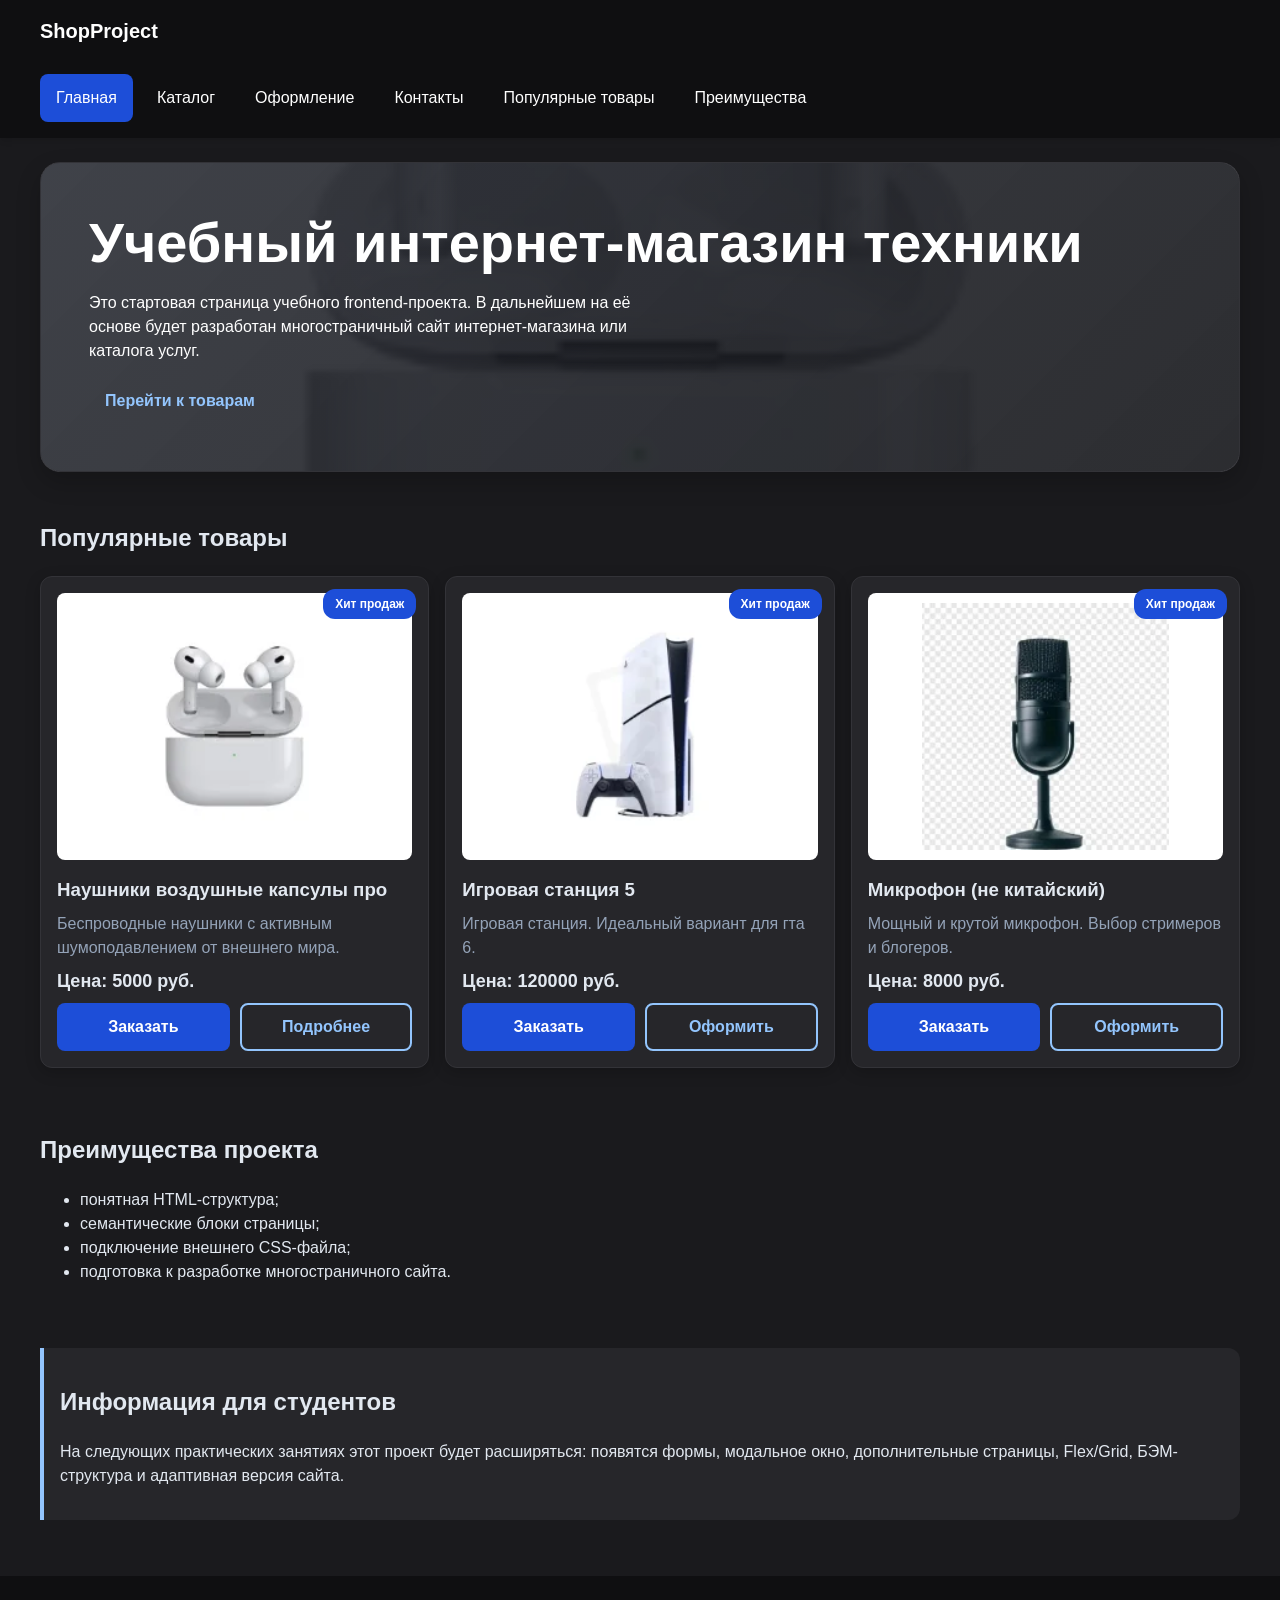
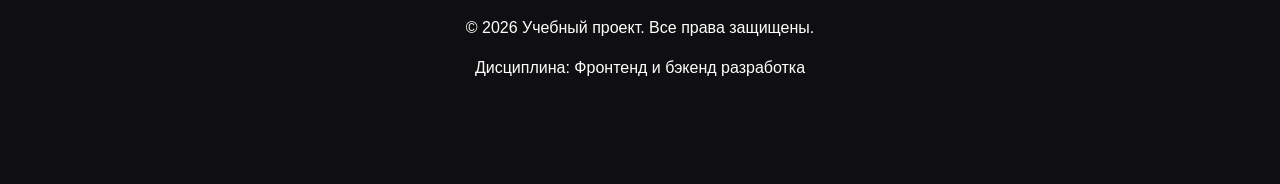
==== index.html @ 9e54ca3a "git" ====
<!DOCTYPE html>
<html lang="ru">
<head>
    <meta charset="UTF-8">
    <meta name="viewport" content="width=device-width, initial-scale=1.0">
    <title>Главная — Учебный интернет-магазин</title>
    <link rel="stylesheet" href="css/style.css">
    <link rel="stylesheet" href="css/responsive.css">
    <link rel="stylesheet" href="css/accessibility.css">
    <script src="js/main.js" defer></script>
    <meta property="og:type" content="website">
    <meta property="og:title" content="Учебный интернет-магазин">
    <meta property="og:description" content="Учебный frontend-проект интернет-магазина.">
</head>
<body id="top">
<a class="skip-link" href="#main">Перейти к основному содержимому</a>
<header class="site-header">
    <div class="site-header__inner">
        <a class="site-header__logo" href="index.html">ShopProject</a>
        <button class="button button--secondary menu-toggle" type="button" aria-expanded="false" aria-controls="site-menu" hidden>Меню</button>
        <nav id="site-menu" class="site-nav" aria-label="Основная навигация">
            <ul class="site-nav__list">
                <li class="site-nav__item"><a class="site-nav__link site-nav__link--active" href="index.html" aria-current="page">Главная</a></li>
                <li class="site-nav__item"><a class="site-nav__link" href="catalog.html">Каталог</a></li>
                <li class="site-nav__item"><a class="site-nav__link" href="order.html">Оформление</a></li>
                <li class="site-nav__item"><a class="site-nav__link" href="contacts.html">Контакты</a></li>
                <li class="site-nav__item"><a class="site-nav__link" href="index.html#popular">Популярные товары</a></li>
                <li class="site-nav__item"><a class="site-nav__link" href="index.html#advantages">Преимущества</a></li>
            </ul>
        </nav>
    </div>
</header>
<main id="main" tabindex="-1">
    <section class="hero">
        <h1 class="hero__title">Учебный интернет-магазин техники</h1>
        <p>
            Это стартовая страница учебного frontend-проекта.
            В дальнейшем на её основе будет разработан многостраничный сайт
            интернет-магазина или каталога услуг.
        </p>
        <a class="button" href="#popular">Перейти к товарам</a>
    </section>
    <section class="section" id="popular">
        <h2>Популярные товары</h2>
        <div class="products-grid">
            <article class="product-card">
                <picture>
                    <source type="image/webp" srcset="images/product-1-100.webp 100w, images/product-1.webp 200w" sizes="(min-width: 1232px) 355px, (min-width: 1024px) calc((100vw - 166px) / 3), (min-width: 640px) calc((100vw - 116px) / 2), calc(100vw - 66px)">
                    <img class="product-card__image" src="images/product-1.jpg" alt="Беспроводные наушники" srcset="images/product-1-100.jpg 100w, images/product-1.jpg 200w" sizes="(min-width: 1232px) 355px, (min-width: 1024px) calc((100vw - 166px) / 3), (min-width: 640px) calc((100vw - 116px) / 2), calc(100vw - 66px)" width="200" height="200" loading="lazy">
                </picture>
                <span class="product-card__badge">Хит продаж</span>
                <h3 class="product-card__title">Наушники воздушные капсулы про</h3>
                <p class="product-card__description">Беспроводные наушники с активным шумоподавлением от внешнего мира.</p>
                <p class="product-card__price">Цена: 5000 руб.</p>
                <div class="product-card__actions">
                    <button class="button button--primary product-card__button" aria-label="Заказать: Наушники воздушные капсулы про" aria-haspopup="dialog" aria-controls="order-dialog" type="button" data-product="Беспроводные наушники" style="margin-top: 0;">Заказать</button>
                    <a class="button button--secondary" href="product.html" aria-label="Подробнее о наушниках">Подробнее</a>
            </div>
            </article>
            <article class="product-card">
                <picture>
                    <source type="image/webp" srcset="images/product-2-100.webp 100w, images/product-2.webp 200w" sizes="(min-width: 1232px) 355px, (min-width: 1024px) calc((100vw - 166px) / 3), (min-width: 640px) calc((100vw - 116px) / 2), calc(100vw - 66px)">
                    <img class="product-card__image" src="images/product-2.jpg" alt="Игровая станция 5" srcset="images/product-2-100.jpg 100w, images/product-2.jpg 200w" sizes="(min-width: 1232px) 355px, (min-width: 1024px) calc((100vw - 166px) / 3), (min-width: 640px) calc((100vw - 116px) / 2), calc(100vw - 66px)" width="200" height="200" loading="lazy">
                </picture>
                <span class="product-card__badge">Хит продаж</span>
                <h3 class="product-card__title">Игровая станция 5</h3>
                <p class="product-card__description">Игровая станция. Идеальный вариант для гта 6.</p>
                <p class="product-card__price">Цена: 120000 руб.</p>
                <div class="product-card__actions">
                    <button class="button button--primary product-card__button" aria-label="Заказать: Игровая станция 5" aria-haspopup="dialog" aria-controls="order-dialog" type="button" data-product="Игровая станция 5" style="margin-top: 0;">Заказать</button>
                    <a class="button button--secondary" href="order.html" aria-label="Оформить заявку: Игровая станция 5">Оформить</a>
            </div>
            </article>
            <article class="product-card">

                <picture>
                    <source type="image/webp" srcset="images/product-3-100.webp 100w, images/product-3.webp 200w" sizes="(min-width: 1232px) 355px, (min-width: 1024px) calc((100vw - 166px) / 3), (min-width: 640px) calc((100vw - 116px) / 2), calc(100vw - 66px)">
                    <img
                        src="images/product-3.jpg"
                        alt="Микрофон"
                        class="product-card__image"
                 srcset="images/product-3-100.jpg 100w, images/product-3.jpg 200w" sizes="(min-width: 1232px) 355px, (min-width: 1024px) calc((100vw - 166px) / 3), (min-width: 640px) calc((100vw - 116px) / 2), calc(100vw - 66px)" width="200" height="200" loading="lazy">
                </picture>

                <span class="product-card__badge">Хит продаж</span>
                <h3 class="product-card__title">Микрофон (не китайский) </h3>
                <p class="product-card__description">Мощный и крутой микрофон. Выбор стримеров и блогеров.</p>
                <p class="product-card__price">Цена: 8000 руб.</p>
                <div class="product-card__actions">
                    <button class="button button--primary product-card__button" aria-label="Заказать: Микрофон (не китайский)" aria-haspopup="dialog" aria-controls="order-dialog" type="button" data-product="Микрофон" style="margin-top: 0;">Заказать</button>
                    <a class="button button--secondary" href="order.html" aria-label="Оформить заявку: Микрофон (не китайский)">Оформить</a>
            </div>
            </article>
        </div>
    </section>
    <section class="section" id="advantages">
        <h2>Преимущества проекта</h2>
        <ul class="advantages-list">
            <li>понятная HTML-структура;</li>
            <li>семантические блоки страницы;</li>
            <li>подключение внешнего CSS-файла;</li>
            <li>подготовка к разработке многостраничного сайта.</li>
        </ul>
    </section>
    <aside class="aside-info">
        <h2>Информация для студентов</h2>
        <p>
            На следующих практических занятиях этот проект будет расширяться:
            появятся формы, модальное окно, дополнительные страницы, Flex/Grid,
            БЭМ-структура и адаптивная версия сайта.
        </p>
    </aside>
</main>
<footer id="contacts">
    <p>&copy; 2026 Учебный проект. Все права защищены.</p>
    <p>Дисциплина: Фронтенд и бэкенд разработка</p>
</footer>
<dialog class="order-dialog" id="order-dialog" aria-labelledby="order-dialog-title">
    <h2 class="order-dialog__title" id="order-dialog-title">Оформление заявки</h2>
    <form class="order-form" id="order-form" action="#" method="post">
        <p class="form-note">Обязательные поля: имя, e-mail, телефон, тема заявки и согласие на обработку данных.</p>
        <p class="form-errors" role="alert" hidden></p>
        <input id="selected-product" name="selected-product" type="hidden">
        <div class="order-form__field">
            <label class="order-form__label" for="order-name">Имя</label>
            <input
                    class="order-form__input"
                    id="order-name"
                    name="name"
                    type="text"
                    placeholder="Введите ваше имя"
                    minlength="2"
                    autocomplete="given-name"
                    required
            >
        </div>
        <div class="order-form__field">
            <label class="order-form__label" for="order-email">E-mail</label>
            <input
                    class="order-form__input"
                    id="order-email"
                    name="email"
                    type="email"
                    placeholder="example@mail.ru"
                    autocomplete="email"
                    required
            >
        </div>
        <div class="order-form__field">
            <label class="order-form__label" for="order-phone">Телефон</label>
            <input
                    class="order-form__input"
                    id="order-phone"
                    name="phone"
                    type="tel"
                    inputmode="tel"
                    placeholder="+7 (900) 000-00-00"
                    pattern="[+]7 [(][0-9]{3}[)] [0-9]{3}&#45;[0-9]{2}&#45;[0-9]{2}"
                    required
             aria-describedby="order-phone-hint">
            <small id="order-phone-hint">Формат: +7 (900) 000-00-00</small>
        </div>
        <div class="order-form__field">
            <label class="order-form__label" for="order-date">Дата связи</label>
            <input
                    class="order-form__input"
                    id="order-date"
                    name="date"
                    type="date"
            >
        </div>
        <div class="order-form__field">
            <label class="order-form__label" for="order-topic">Тема заявки</label>
            <select class="order-form__select" id="order-topic" name="topic" required>
                <option value="">Выберите тему</option>
                <option value="product">Заказ товара</option>
                <option value="consultation">Консультация</option>
                <option value="delivery">Доставка</option>
            </select>
        </div>
        <div class="order-form__field">
            <label class="order-form__label" for="order-comment">Комментарий</label>
            <textarea
                    class="order-form__textarea"
                    id="order-comment"
                    name="comment"
                    rows="4"
                    placeholder="Укажите дополнительную информацию"
            ></textarea>
        </div>
        <div class="order-form__field order-form__field--checkbox">
            <label class="order-form__label">
                <input
                        class="order-form__input"
                        id="order-agreement"
                        name="agreement"
                        type="checkbox"
                        required
                >
                Я согласен на обработку данных
            </label>
        </div>
        <div class="order-form__actions">
            <button class="button button--secondary" type="button" id="close-order-dialog">
                Закрыть
            </button>
            <button class="button button--primary" type="submit">
                Отправить заявку
            </button>
        </div>
    </form>
</dialog>
<p class="success-message" id="success-message" role="status" aria-live="polite" aria-atomic="true"></p>
</body>
</html>
---- css/style.css ----
/* ===============================
   1. Переменные проекта
   =============================== */

:root {
    /* Основные цвета проекта */
    --color-bg: #1a1a1d; /* Темно-серый фон сайта */
    --color-surface: #26262a; /* Цвет карточек (чуть светлее фона) */
    --color-surface-accent: #0f0f11; /* Почти черная шапка и футер */
    --color-text: #e2e8f0; /* Светло-серый, почти белый текст для хорошей читаемости */
    --color-muted: #94a3b8; /* Приглушенный серый для второстепенного текста */
    --color-primary: #3b82f6; /* Яркий синий акцент для кнопок и ссылок */
    --color-primary-dark: #2563eb;
    --color-border: #333338; /* Темные границы */
    --color-danger: #ef4444;
    --color-success: #10b981;
    --color-success-bg: rgba(16, 185, 129, 0.1); /* Полупрозрачный фон для успешных сообщений */
    --color-white: #ffffff;
    /* Отступы */
    --space-xs: 4px;
    --space-sm: 8px;
    --space-md: 16px;
    --space-lg: 24px;
    --space-xl: 32px;
    /* Скругления */
    --radius-sm: 8px;
    --radius-md: 12px;
    --radius-lg: 20px;
    /* Размеры */
    --container-width: 1200px;
}

/* ===============================
   2. Базовые стили
   =============================== */

* {
    box-sizing: border-box;
}

body {
    position: relative;
    min-height: 100vh;
    margin: 0;
    font-family: Arial, sans-serif;
    line-height: 1.5;
    color: var(--color-text);
    background-color: var(--color-bg);
}

html {
    scroll-behavior: smooth;
    scroll-padding-top: 200px; /* Отступ для якорных ссылок при липкой шапке */
}

:target {
    outline: 2px dashed var(--color-primary);
    outline-offset: 4px;
}

/* ===============================
   3. Шапка, Навигация и Подвал
   =============================== */

header,
main,
footer {
    padding: var(--space-lg);
}

.site-header {
    background-color: var(--color-surface-accent);
    position: sticky;
    top: 0;
    z-index: 100;
    box-shadow: 0 4px 6px -1px rgba(0, 0, 0, 0.1);
}
.site-header__inner {
    max-width: var(--container-width);
    margin: 0 auto;
    padding: var(--space-md) var(--space-lg);
}
.site-header__logo {
    font-weight: 700;
    font-size: 20px;
    color: var(--color-white);
    text-decoration: none;
}

.site-nav__list {
    display: flex;
    flex-wrap: wrap;
    justify-content: center;
    align-items: center;
    gap: var(--space-md);
    padding: 0;
    margin: var(--space-sm) 0 0;
    list-style: none;
}
.site-nav__link {
    display: inline-block;
    padding: var(--space-sm) var(--space-md);
    color: var(--color-white);
    text-decoration: none;
    border-radius: var(--radius-sm);
    transition: background-color 0.2s ease;
}
.site-nav__link:hover,
.site-nav__link--active {
    color: var(--color-white);
    background-color: var(--color-primary);
}
.site-nav__link:focus-visible {
    outline: 2px solid var(--color-white);
    outline-offset: 3px;
}

footer {
    background-color: var(--color-surface-accent);
    z-index: 100;
    padding: var(--space-lg);
    color: var(--color-white);
    text-align: center;
    bottom: 0;
    left: 0;
    width: 100%;
    position: static;
}

/* ===============================
   4. Общие элементы (Кнопки, Ссылки)
   =============================== */

a {
    color: var(--color-primary);
}
a:hover {
    color: var(--color-primary-dark);
}
a:focus-visible {
    outline: 2px solid var(--color-primary);
    outline-offset: 3px;
}

.button {
    display: inline-block;
    padding: 10px var(--space-md);
    border: none;
    border-radius: var(--radius-sm);
    font: inherit;
    font-weight: 600;
    text-decoration: none;
    text-align: center;
    cursor: pointer;
    transition: background-color 0.2s ease, color 0.2s ease;
}
.button--primary {
    color: var(--color-white);
    background-color: var(--color-primary);
}
.button--primary:hover {
    background-color: var(--color-primary-dark);
}
.button--secondary {
    color: var(--color-primary);
    background-color: transparent;
    border: 2px solid var(--color-primary);
}
.button--secondary:hover {
    color: var(--color-white);
    background-color: var(--color-primary);
}
.button:focus-visible {
    outline: 2px solid var(--color-primary);
    outline-offset: 3px;
}
.button:disabled,
.button--disabled {
    opacity: 0.6;
    cursor: not-allowed;
}
.button-up {
    position: fixed;
    bottom: 30px;
    right: 30px;
    background-color: var(--color-primary);
    color: var(--color-white);
    padding: 12px 20px;
    border-radius: var(--radius-lg);
    text-decoration: none;
    font-weight: bold;
    box-shadow: 0 4px 10px rgba(0,0,0,0.2);
    z-index: 999;
    transition: background-color 0.2s ease, transform 0.2s ease;
}
.button-up:hover {
    background-color: var(--color-primary-dark);
    color: var(--color-white);
    transform: translateY(-2px);
}

/* ===============================
   5. Карточки, Сетки и Раскладка
   =============================== */
.hero {
    max-width: var(--container-width);
    margin: 0 auto var(--space-xl);
    padding: var(--space-xl) var(--space-lg);

    /* Добавляем высоту и центрируем текст */
    min-height: 400px; /* Меняй это значение, чтобы сделать блок выше или ниже */
    display: flex;
    flex-direction: column;
    justify-content: center;

    color: var(--color-white);
    border-radius: var(--radius-lg);
    box-shadow: 0 10px 25px rgba(0,0,0,0.2);
    border: 1px solid var(--color-border);

    /* Фон с затемнением */
    background:
            linear-gradient(135deg, rgba(30, 33, 41, 0.85) 0%, rgba(21, 22, 26, 0.9) 100%),
            url('../images/product-1.jpg') center/cover no-repeat;
}

.section {
    max-width: var(--container-width);
    margin: 0 auto var(--space-xl);
}
.section h2 {
    margin-top: 0;
}

/* Каталог */
.catalog-layout {
    max-width: var(--container-width);
    margin: 0 auto var(--space-xl);
    display: grid;
    grid-template-columns: 260px 1fr;
    grid-template-areas: "filters products";
    gap: var(--space-lg);
}
.catalog-filters {
    grid-area: filters;
    padding: var(--space-md);
    border: 1px solid var(--color-border);
    border-radius: var(--radius-md);
    background-color: var(--color-surface);
    position: sticky;
    top: 120px; /* Липкий фильтр */
}
.catalog-products {
    grid-area: products;
}

/* Сетка карточек товаров */
.products-grid {
    display: grid;
    grid-template-columns: repeat(3, 1fr);
    gap: var(--space-lg);
}



/* Оформление карточки товара */
.product-card {
    position: relative;
    display: flex;
    flex-direction: column;
    gap: var(--space-sm);
    padding: var(--space-md);
    background-color: var(--color-surface);
    border-radius: var(--radius-md);
    box-shadow: 0 4px 15px rgba(0, 0, 0, 0.2); /* Более глубокая тень для темной темы */
    transition: transform 0.2s ease, box-shadow 0.2s ease;
    overflow: hidden;
    border: 1px solid var(--color-border); /* Тонкая граница для отделения от фона */
}
.product-card:hover {
    transform: translateY(-4px);
    box-shadow: 0 10px 25px rgba(0, 0, 0, 0.4); /* Усиленная тень при наведении */
}
.product-card__image {
    width: 100%;
    height: 200px;
    object-fit: contain; /* Картинка теперь будет помещаться целиком, без обрезки */
    background-color: #ffffff; /* Делаем аккуратный белый фон под фото */
    padding: 10px; /* Добавляем небольшие поля, чтобы фото "дышало" */
    border-radius: var(--radius-sm);
    margin-bottom: var(--space-sm);
}
.product-card__title {
    margin: 0;
    color: var(--color-text);
}
.product-card__description {
    margin: 0;
    color: var(--color-muted);
}
.product-card__price {
    margin: 0;
    font-size: 18px;
    font-weight: 700;
}
.product-card--discount .product-card__price {
    color: var(--color-danger);
}

/* Бейджи */
.product-card__badge {
    position: absolute;
    top: 12px;
    right: 12px;
    padding: 6px 12px;
    color: var(--color-white);
    background-color: var(--color-primary);
    border-radius: var(--radius-md);
    font-size: 12px;
    font-weight: bold;
    z-index: 10;
}
.product-card--discount .product-card__badge {
    background-color: var(--color-danger);
}

/* Сетка для детальной страницы товара */
.product-layout {
    display: grid;
    grid-template-columns: 1fr 1fr;
    gap: var(--space-xl);
    align-items: start;
}


.review-card {
    background-color: var(--color-surface);
    padding: var(--space-md);
    border-radius: var(--radius-md);
    margin-bottom: var(--space-md);
    border-left: 4px solid var(--color-success);
    box-shadow: 0 2px 4px rgba(0,0,0,0.02);
}

.aside-info {
    max-width: var(--container-width);
    margin: 0 auto var(--space-xl);
    padding: var(--space-md);
    border-left: 4px solid var(--color-primary);
    background-color: var(--color-surface);
    border-radius: 0 var(--radius-md) var(--radius-md) 0;
}

.breadcrumbs {
    max-width: var(--container-width);
    margin: 0 auto var(--space-md);
    font-size: 14px;
    color: var(--color-muted);
}
.breadcrumbs__link { color: var(--color-primary); text-decoration: none; }
.breadcrumbs__link:hover { text-decoration: underline; }
.breadcrumbs__current::before { content: " / "; color: var(--color-muted); }
.breadcrumbs span::before { content: " / "; color: var(--color-muted); }

/* ===============================
   6. Таблицы и Формы
   =============================== */

.product-table {
    width: 100%;
    border-collapse: collapse;
    margin: var(--space-md) 0;
    background-color: var(--color-surface);
}
.product-table caption {
    font-weight: 700;
    margin-bottom: var(--space-sm);
    text-align: left;
    font-size: 18px;
}
.product-table th,
.product-table td {
    padding: 12px;
    border: 1px solid var(--color-border);
    text-align: left;
}
.product-table th {
    background-color: var(--color-bg);
    color: var(--color-muted);
}

.order-dialog {
    width: min(100% - 32px, 560px);
    padding: var(--space-lg);
    border-radius: var(--radius-lg);
    box-shadow: 0 20px 25px -5px rgba(0, 0, 0, 0.5), 0 10px 10px -5px rgba(0, 0, 0, 0.3);
    /* ВОТ ЭТИ ТРИ СТРОЧКИ КРАСЯТ ФОРМУ В ТЕМНЫЙ: */
    border: 1px solid var(--color-border);
    background-color: var(--color-surface);
    color: var(--color-text);
}
.order-dialog::backdrop {
    background-color: rgba(15, 23, 42, 0.8); /* Темный фон позади модалки */
}
.order-dialog__title { margin-top: 0; }

.order-form__field { margin-bottom: var(--space-md); }
.order-form__label {
    display: block;
    margin-bottom: var(--space-xs);
    font-weight: 600;
}
.order-form__input,
.order-form__select,
.order-form__textarea {
    width: 100%;
    padding: 12px;
    border: 1px solid var(--color-border);
    border-radius: var(--radius-sm);
    font: inherit;
    background-color: var(--color-bg);
    /* ВОТ ЭТА СТРОЧКА ДЕЛАЕТ ТЕКСТ В ПОЛЯХ СВЕТЛЫМ: */
    color: var(--color-text);
    transition: border-color 0.2s ease;
}
.order-form__input:hover,
.order-form__select:hover,
.order-form__textarea:hover {
    border-color: var(--color-primary);
}
.order-form__input:focus-visible,
.order-form__select:focus-visible,
.order-form__textarea:focus-visible {
    outline: 2px solid var(--color-primary);
    outline-offset: -1px;
    border-color: var(--color-primary);
}
.order-form__field--checkbox input[type="checkbox"] { width: auto; }
.order-form__field small {
    display: block;
    margin-top: var(--space-xs);
    color: var(--color-muted);
}
.order-form__actions {
    display: flex;
    gap: var(--space-md);
    margin-top: var(--space-lg);
}

[aria-invalid="true"] { border-color: var(--color-danger); }

.form-actions {
    display: flex;
    gap: 12px;
    margin-top: 20px;
}

.success-message {
    max-width: var(--container-width);
    margin: var(--space-lg) auto;
    padding: var(--space-md);
    border-left: 4px solid var(--color-success);
    background-color: var(--color-success-bg);
    border-radius: 0 var(--radius-md) var(--radius-md) 0;
}

.filters-form { display: grid; gap: var(--space-md); }
.filters-form fieldset {
    margin: 0;
    padding: var(--space-md);
    border: 1px solid var(--color-border);
    border-radius: var(--radius-sm);
}
.filters-form legend { font-weight: 700; }
.filters-form label { display: block; margin-bottom: var(--space-sm); }
.filters-form input[type="number"] {
    width: 100%;
    padding: 8px 10px;
    border: 1px solid var(--color-border);
    border-radius: var(--radius-sm);
    font: inherit;
}
---- css/responsive.css ----
*, *::before, *::after { box-sizing: border-box; }
html { scroll-behavior: smooth; scroll-padding-top: 24px; }
body { display: flex; flex-direction: column; min-height: 100vh; }
main { flex: 1; width: min(100% - 32px, 1200px); margin-inline: auto; padding: 24px 0; }
footer { position: static; padding: 24px 16px 88px; }
img, video { max-width: 100%; height: auto; }
h1 { font-size: clamp(26px, 4vw, 36px); overflow-wrap: anywhere; }
.section { width: 100%; padding-block: 16px; }
.site-header { position: static; z-index: 100; padding: 16px; }
.site-header__inner { padding: 0; }
.site-nav__list { flex-direction: column; align-items: stretch; gap: 8px; margin-top: 16px; }
.site-nav__link { display: block; padding: 12px 16px; }
.hero { display: flex; flex-direction: column; align-items: flex-start; gap: 16px; min-height: 0; padding: clamp(20px, 4vw, 48px); }
.hero__title { font-size: clamp(28px, 5vw, 56px); line-height: 1.15; margin: 0; }
.hero p { max-width: 65ch; margin: 0; }
.products-grid { display: grid; grid-template-columns: minmax(0, 1fr); gap: 16px; }
.product-card, .catalog-products, .product-layout > *, .order-form__field { min-width: 0; }
.product-card__title, .product-card__description { overflow-wrap: anywhere; }
.product-card__image { display: block; width: 100%; height: auto; aspect-ratio: 4 / 3; object-fit: contain; }
.product-card__actions, .product-actions { display: flex; flex-wrap: wrap; gap: 10px; margin-top: auto; }
.product-card__actions > *, .product-actions > * { flex: 1 1 120px; }
.product-actions { margin-top: 24px; }
.catalog-layout { grid-template-columns: minmax(0, 1fr); grid-template-areas: "filters" "products"; gap: 24px; }
.catalog-filters { position: static; min-width: 0; }
.filters-form fieldset { min-width: 0; }
.product-layout { grid-template-columns: minmax(0, 1fr); gap: 24px; }
.table-wrapper { width: 100%; overflow-x: auto; }
.product-table { width: 100%; min-width: 640px; }
.order-form { display: grid; grid-template-columns: minmax(0, 1fr); gap: 16px; }
.order-form__field { margin: 0; }
.order-form__input, .order-form__select, .order-form__textarea { min-width: 0; max-width: 100%; min-height: 44px; font-size: 16px; }
.order-form__textarea { resize: vertical; }
.order-form__input[type="checkbox"] { width: auto; min-height: auto; }
.order-form__actions { flex-direction: column; margin-top: 8px; }
.order-dialog { width: min(100% - 32px, 560px); max-height: calc(100vh - 32px); max-height: calc(100dvh - 32px); overflow: auto; padding: 20px; }
.button { min-height: 44px; overflow-wrap: anywhere; }
.button-up { right: 16px; bottom: 16px; z-index: 90; }
.success-message { width: min(100% - 32px, 1200px); }
@media (min-width: 640px) {
    .products-grid { grid-template-columns: repeat(2, minmax(0, 1fr)); }
    .order-form__actions { flex-direction: row; flex-wrap: wrap; }
}
@media (min-width: 768px) {
    .site-nav__list { flex-direction: row; flex-wrap: wrap; align-items: center; justify-content: flex-start; }
    .order-form--page { grid-template-columns: repeat(2, minmax(0, 1fr)); }
    .order-form--page .order-form__field:has(textarea),
    .order-form--page .order-form__field--checkbox,
    .order-form--page .order-form__actions { grid-column: 1 / -1; }
}
@media (min-width: 1024px) {
    .products-grid { grid-template-columns: repeat(3, minmax(0, 1fr)); }
    .catalog-layout { grid-template-columns: 280px minmax(0, 1fr); grid-template-areas: "filters products"; align-items: start; }
    .catalog-filters { position: sticky; top: 24px; }
    .catalog-products .products-grid { grid-template-columns: repeat(2, minmax(0, 1fr)); }
    .product-layout { grid-template-columns: repeat(2, minmax(0, 1fr)); }
}
@media (min-width: 1280px) {
    .products-grid { grid-template-columns: repeat(4, minmax(0, 1fr)); }
    .catalog-products .products-grid { grid-template-columns: repeat(3, minmax(0, 1fr)); }
}
@media (min-width: 1024px) {
    #popular .products-grid {
        grid-template-columns: repeat(3, minmax(0, 1fr));
    }
}
[hidden] { display: none !important; }
.site-header__inner { display: flex; flex-wrap: wrap; align-items: center; gap: 12px; }
.menu-toggle { margin-left: auto; }
.site-nav { width: 100%; }
.filter-disclosure summary { padding: 8px 0; min-height: 44px; cursor: pointer; font-weight: 700; font-size: 20px; }
.filter-disclosure[open] summary { margin-bottom: 16px; }
.filter-disclosure .filters-form { margin-top: 8px; }
.mobile-specs dl { display: grid; gap: 12px; margin: 0; }
.mobile-specs dl > div { padding: 16px; border: 1px solid var(--color-border); border-radius: 12px; background: var(--color-surface); }
.mobile-specs dt { color: var(--color-muted); font-weight: 700; }
.mobile-specs dd { margin: 6px 0 0; overflow-wrap: anywhere; }
.mobile-specs h2 { font-size: 22px; }
.desktop-specs { display: none; }
.feedback-form { max-width: 760px; }
@media (min-width: 768px) {
    .menu-toggle { display: none; }
    .mobile-specs { display: none; }
    .desktop-specs { display: block; }
}
---- css/accessibility.css ----
/* Практика №13: доступность без изменения адаптивной раскладки. */
:root {
    --color-primary: #93c5fd;
    --color-primary-dark: #bfdbfe;
    --color-action-bg: #1d4ed8;
    --color-action-hover: #1e40af;
    --color-danger: #fca5a5;
    --color-focus: #facc15;
}
:focus-visible,
a:focus-visible,
.button:focus-visible,
.site-nav__link:focus-visible,
.order-form__input:focus-visible,
.order-form__select:focus-visible,
.order-form__textarea:focus-visible {
    outline: 3px solid var(--color-focus);
    outline-offset: 3px;
}
.skip-link {
    position: fixed;
    left: 16px;
    top: 16px;
    transform: translateY(calc(-100% - 24px));
    z-index: 1000;
    max-width: calc(100% - 32px);
    padding: 12px 16px;
    border-radius: 8px;
    background: #111111;
    color: #ffffff;
}
.skip-link:focus { transform: translateY(0); color: #ffffff; }
.button--primary, .button-up, .product-card__badge,
.site-nav__link--active, .site-nav__link:hover {
    background-color: var(--color-action-bg);
    color: #ffffff;
}
.button--primary:hover, .button-up:hover {
    background-color: var(--color-action-hover);
    color: #ffffff;
}
.button--secondary:hover { background: var(--color-primary); color: #0f0f11; }
.product-card--discount .product-card__badge { background: #991b1b; color: #ffffff; }
a:not(.button):not(.site-nav__link):not(.site-header__logo):not(.button-up) {
    text-underline-offset: 3px;
}
.breadcrumbs__link { text-decoration: underline; }
.form-note, .form-errors { grid-column: 1 / -1; margin: 0; }
.form-error, .form-errors { color: var(--color-danger); }
.form-error { margin: 6px 0 0; font-size: 14px; }
[aria-invalid="true"] { border: 2px solid var(--color-danger); }
.order-form__input::placeholder,
.order-form__textarea::placeholder { color: #94a3b8; opacity: 1; }
.filters-form input[type="number"] { background: var(--color-bg); color: var(--color-text); }
.filters-form input::placeholder { color: #94a3b8; opacity: 1; }
.order-form input[type="checkbox"], .filters-form input[type="checkbox"] {
    accent-color: var(--color-action-bg);
    width: 20px;
    height: 20px;
    vertical-align: middle;
}
.order-form__field--checkbox label, .filters-form label:has(input[type="checkbox"]) {
    min-height: 44px;
    display: flex;
    align-items: center;
    gap: 10px;
}
.order-form__field--checkbox input, .filters-form input[type="checkbox"] { flex-shrink: 0; }
.success-message:empty { display: none; }
@media (prefers-reduced-motion: reduce) {
    html { scroll-behavior: auto; }
    *, *::before, *::after { transition: none !important; animation: none !important; }
    .product-card:hover, .button-up:hover { transform: none; }
}
/* Keep short action labels intact instead of breaking words. */
.product-card__actions > * { flex: 1 0 130px; max-width: 100%; overflow-wrap: normal; }
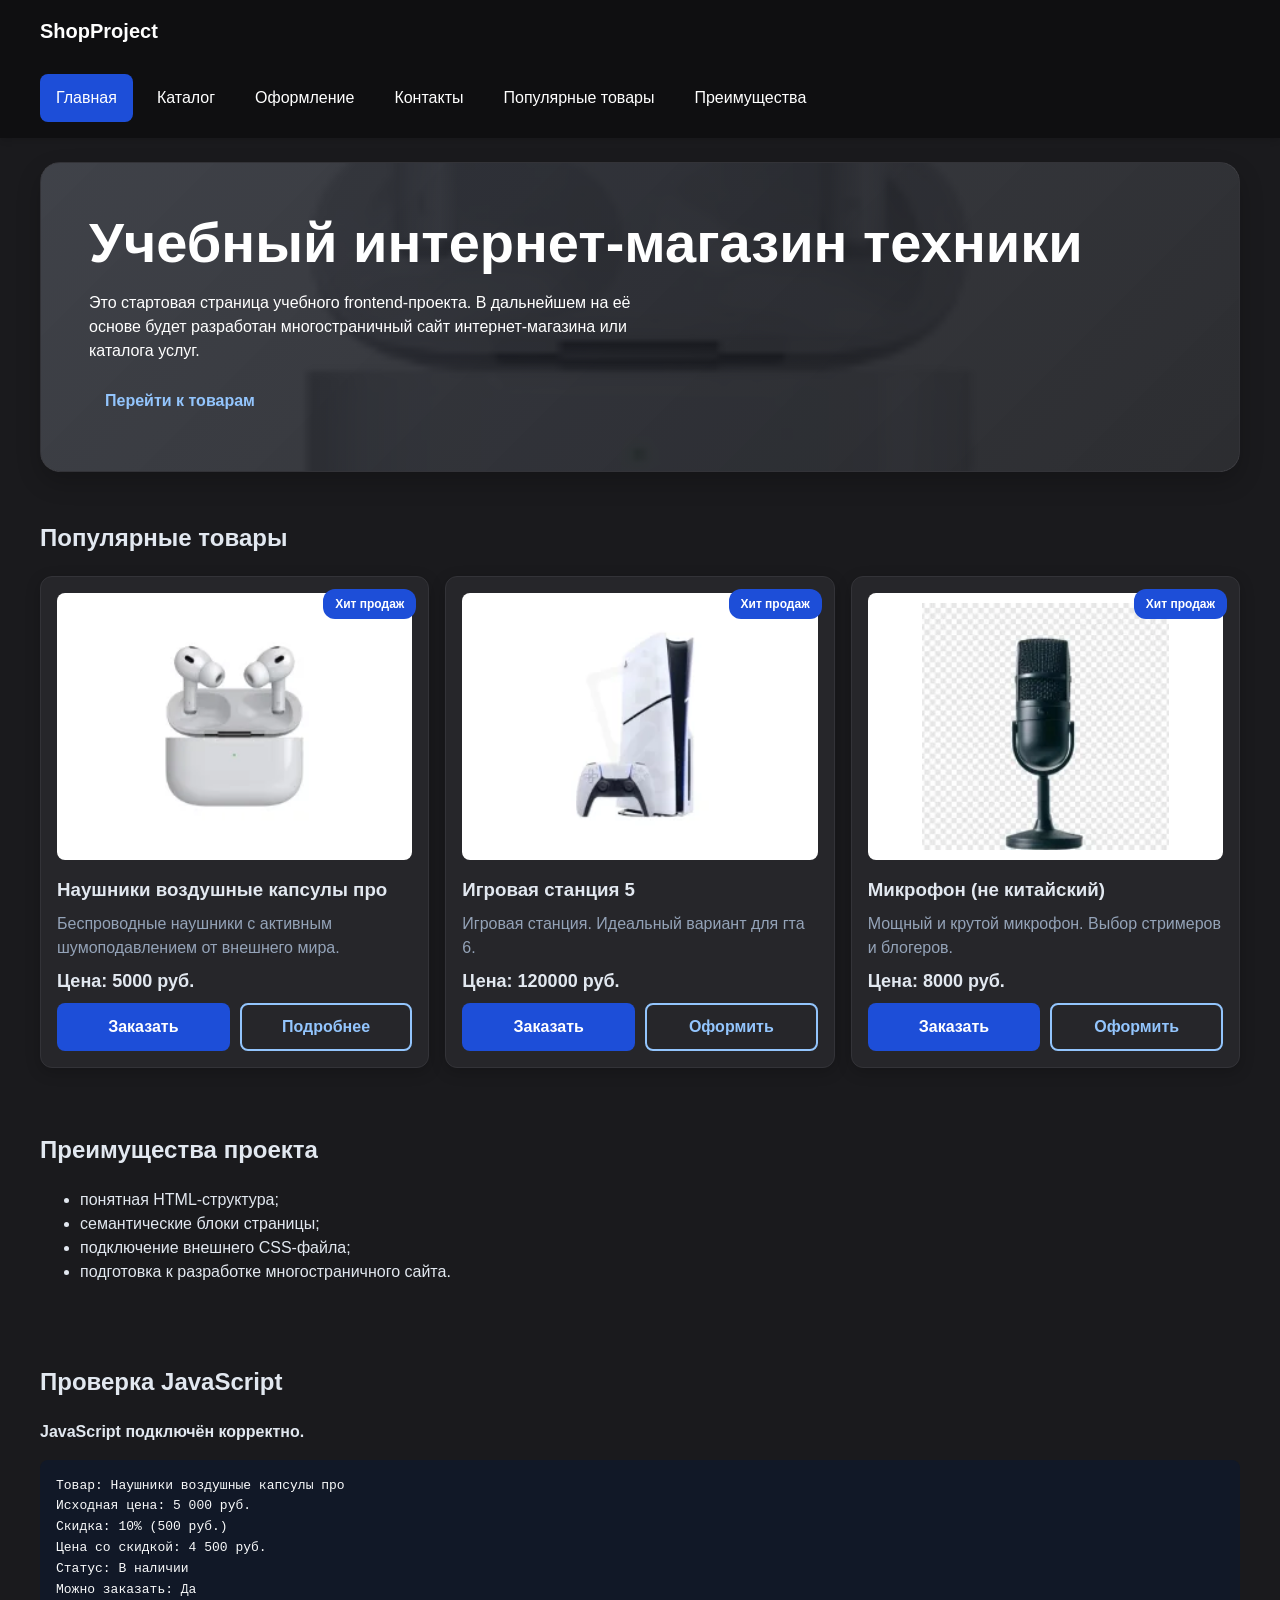
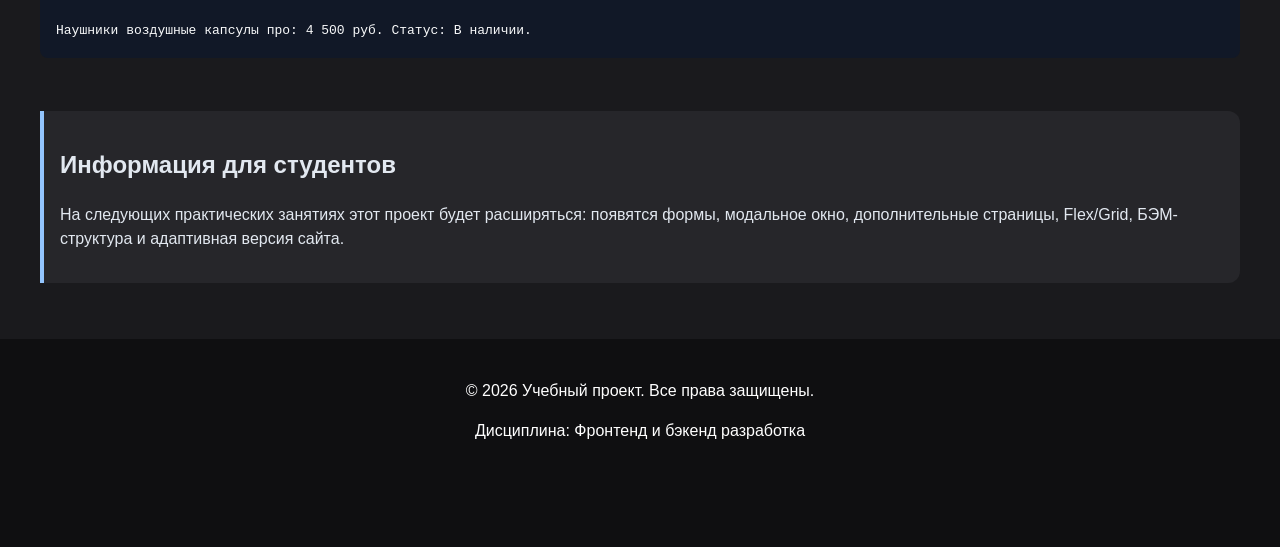
==== commit 6594fbd4: "feat: add JavaScript basics to shop project" ====
--- a/index.html
+++ b/index.html
@@ -7,6 +7,7 @@
     <link rel="stylesheet" href="css/style.css">
     <link rel="stylesheet" href="css/responsive.css">
     <link rel="stylesheet" href="css/accessibility.css">
+    <script src="js/data.js" defer></script>
     <script src="js/main.js" defer></script>
     <meta property="og:type" content="website">
     <meta property="og:title" content="Учебный интернет-магазин">
@@ -102,6 +103,12 @@
             <li>подготовка к разработке многостраничного сайта.</li>
         </ul>
     </section>
+    <!-- Учебный диагностический блок для практической работы №15. -->
+    <section class="section js-check" aria-labelledby="js-check-title">
+        <h2 id="js-check-title">Проверка JavaScript</h2>
+        <p class="js-message" aria-live="polite">JavaScript пока не выполнился.</p>
+        <pre class="product-output">Ожидание данных о товаре...</pre>
+    </section>
     <aside class="aside-info">
         <h2>Информация для студентов</h2>
         <p>
--- a/css/style.css
+++ b/css/style.css
@@ -479,4 +479,23 @@
     border: 1px solid var(--color-border);
     border-radius: var(--radius-sm);
     font: inherit;
-}+}
+
+/* Практическая работа №15: учебный вывод JavaScript. */
+.js-check {
+    margin-block: var(--space-lg);
+}
+.js-message {
+    font-weight: 600;
+}
+.product-output {
+    max-width: 100%;
+    padding: 16px;
+    overflow-x: auto;
+    white-space: pre-wrap;
+    overflow-wrap: anywhere;
+    color: #f9fafb;
+    background-color: #111827;
+    border-radius: 8px;
+    line-height: 1.6;
+}
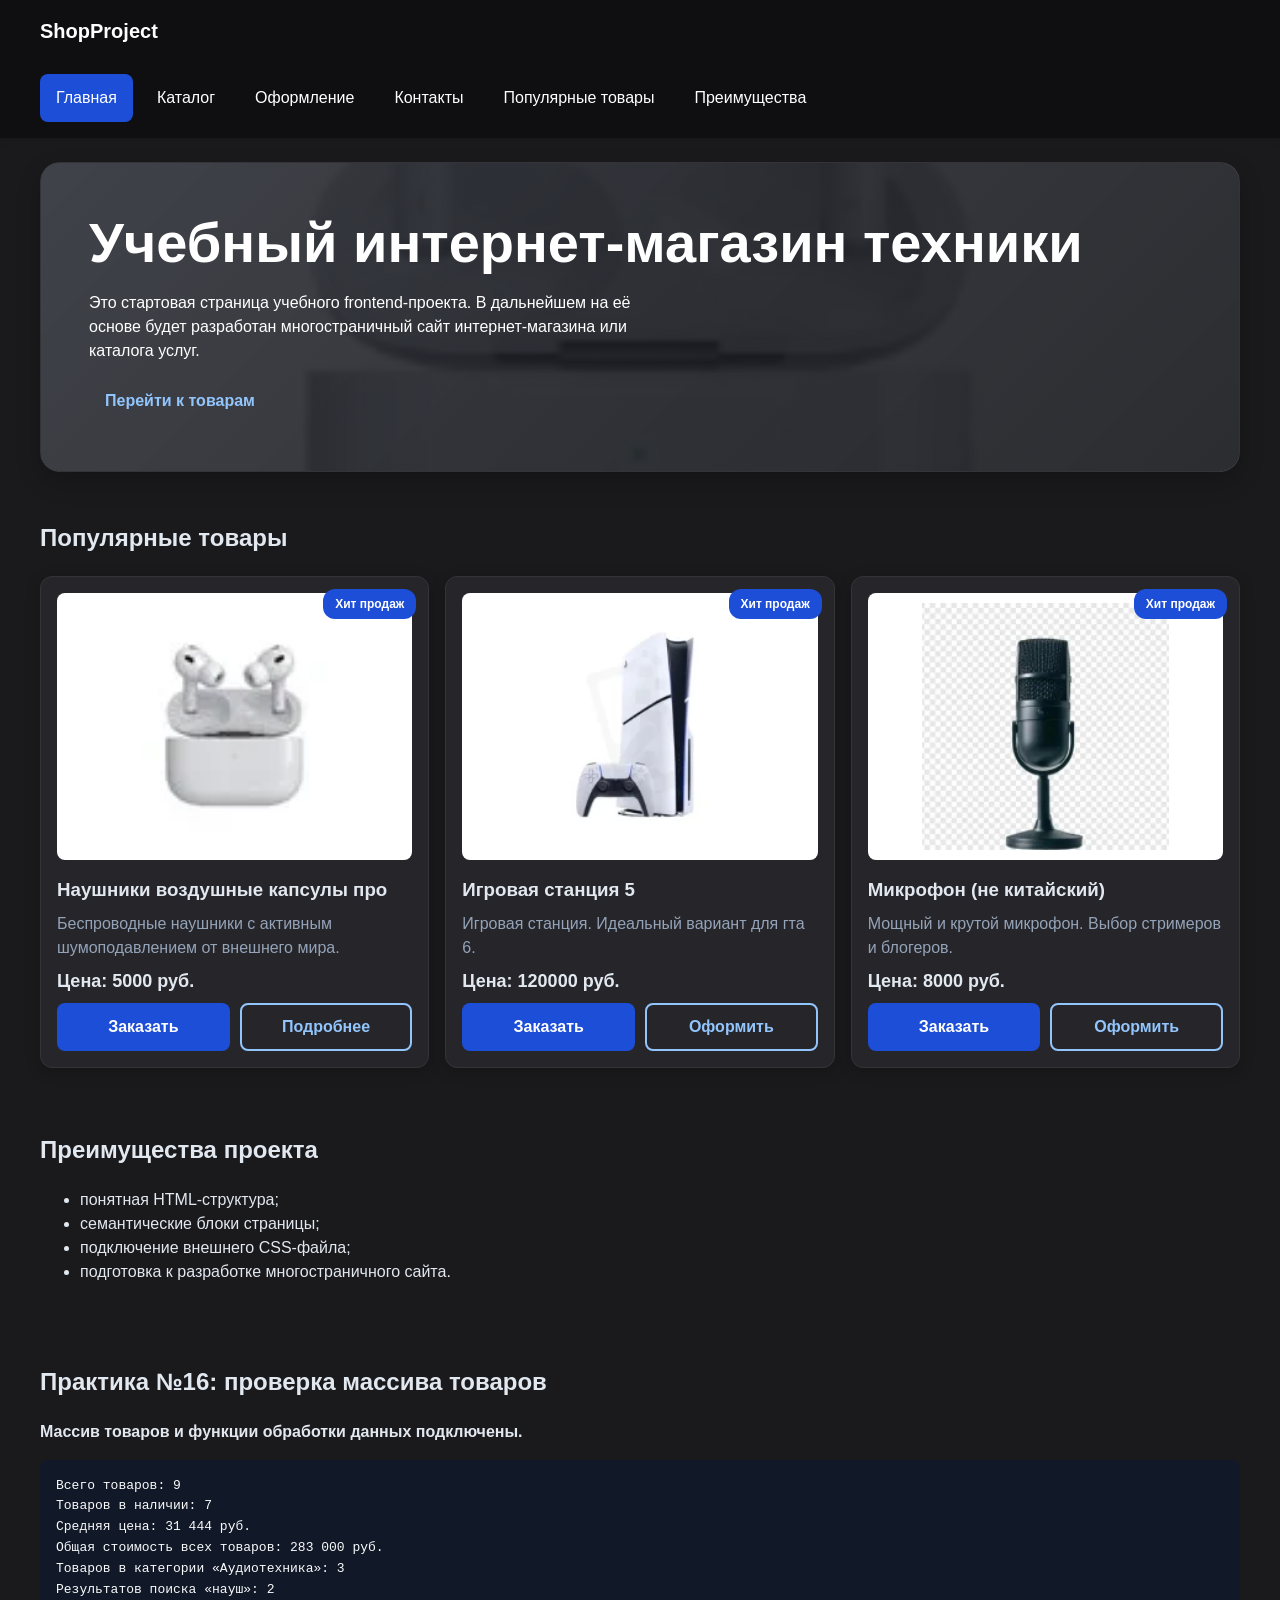
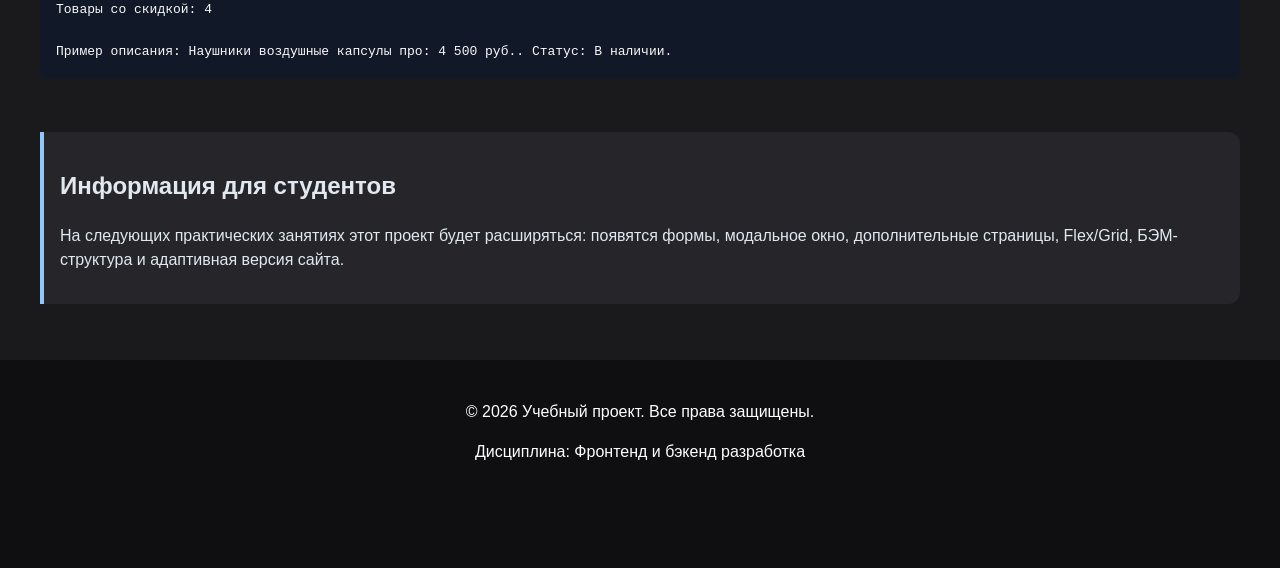
==== commit 49cb3682: "feat: add products array and data processing functions" ====
--- a/index.html
+++ b/index.html
@@ -103,11 +103,11 @@
             <li>подготовка к разработке многостраничного сайта.</li>
         </ul>
     </section>
-    <!-- Учебный диагностический блок для практической работы №15. -->
+    <!-- Диагностика массива и функций обработки: практическая работа №16. -->
     <section class="section js-check" aria-labelledby="js-check-title">
-        <h2 id="js-check-title">Проверка JavaScript</h2>
+        <h2 id="js-check-title">Практика №16: проверка массива товаров</h2>
         <p class="js-message" aria-live="polite">JavaScript пока не выполнился.</p>
-        <pre class="product-output">Ожидание данных о товаре...</pre>
+        <pre class="product-output">Ожидание расчётов каталога...</pre>
     </section>
     <aside class="aside-info">
         <h2>Информация для студентов</h2>
--- a/css/style.css
+++ b/css/style.css
@@ -499,3 +499,10 @@
     border-radius: 8px;
     line-height: 1.6;
 }
+
+/* Практика №16: статическое отображение недоступных товаров. */
+.product-card .button:disabled,
+.product-card .button[aria-disabled="true"] {
+    opacity: 0.65;
+    cursor: not-allowed;
+}
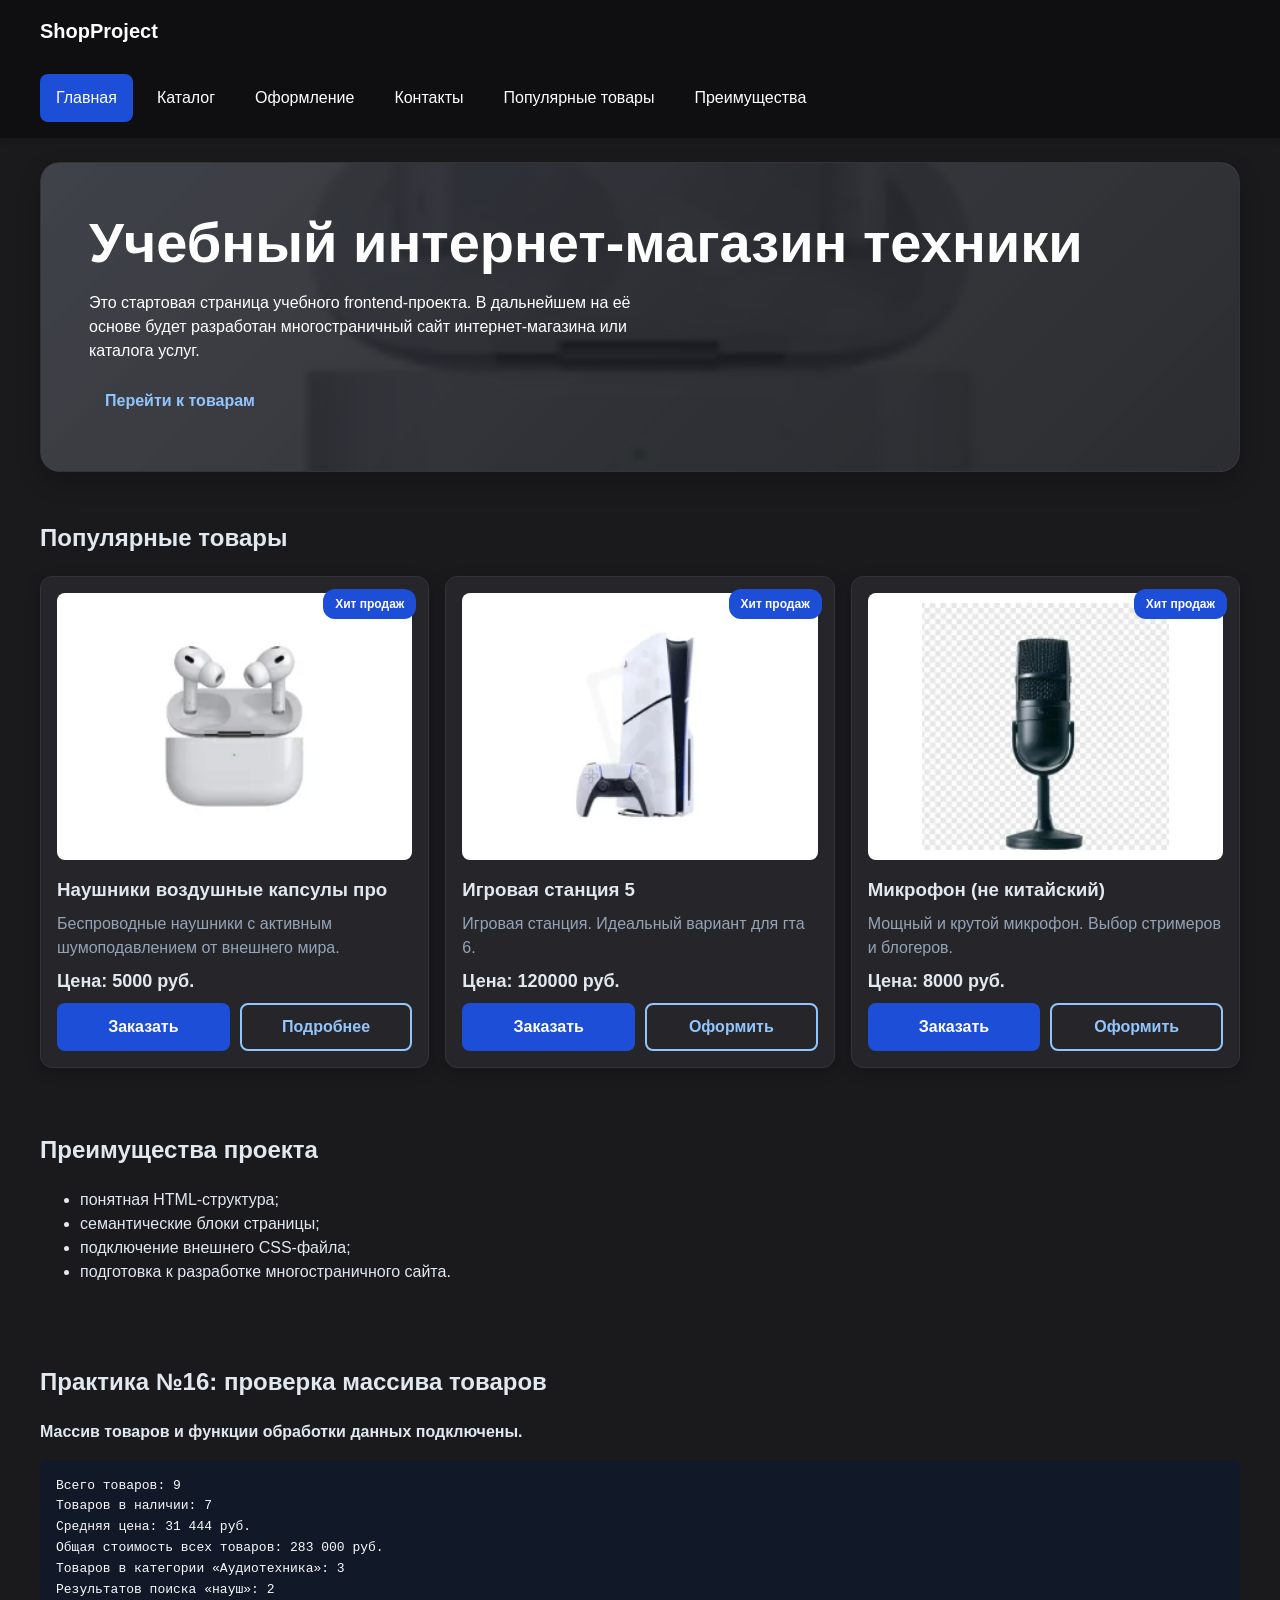
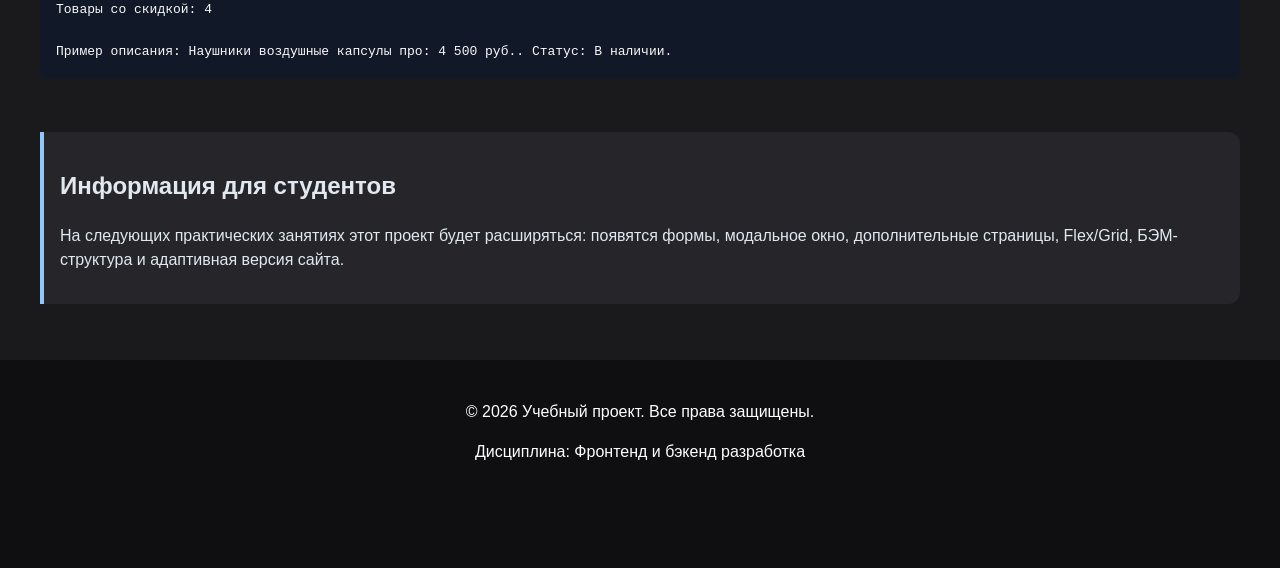
==== commit 12151f8b: "feat: add catalog DOM rendering and form validation" ====
--- a/index.html
+++ b/index.html
@@ -1,222 +1,174 @@
 <!DOCTYPE html>
+
 <html lang="ru">
 <head>
-    <meta charset="UTF-8">
-    <meta name="viewport" content="width=device-width, initial-scale=1.0">
-    <title>Главная — Учебный интернет-магазин</title>
-    <link rel="stylesheet" href="css/style.css">
-    <link rel="stylesheet" href="css/responsive.css">
-    <link rel="stylesheet" href="css/accessibility.css">
-    <script src="js/data.js" defer></script>
-    <script src="js/main.js" defer></script>
-    <meta property="og:type" content="website">
-    <meta property="og:title" content="Учебный интернет-магазин">
-    <meta property="og:description" content="Учебный frontend-проект интернет-магазина.">
+<meta charset="utf-8"/>
+<meta content="width=device-width, initial-scale=1.0" name="viewport"/>
+<title>Главная — Учебный интернет-магазин</title>
+<link href="css/style.css" rel="stylesheet"/>
+<link href="css/responsive.css" rel="stylesheet"/>
+<link href="css/accessibility.css" rel="stylesheet"/>
+<script defer="" src="js/data.js"></script>
+<script defer="" src="js/main.js"></script><script defer="" src="js/validation.js"></script>
+<meta content="website" property="og:type"/>
+<meta content="Учебный интернет-магазин" property="og:title"/>
+<meta content="Учебный frontend-проект интернет-магазина." property="og:description"/>
 </head>
 <body id="top">
 <a class="skip-link" href="#main">Перейти к основному содержимому</a>
 <header class="site-header">
-    <div class="site-header__inner">
-        <a class="site-header__logo" href="index.html">ShopProject</a>
-        <button class="button button--secondary menu-toggle" type="button" aria-expanded="false" aria-controls="site-menu" hidden>Меню</button>
-        <nav id="site-menu" class="site-nav" aria-label="Основная навигация">
-            <ul class="site-nav__list">
-                <li class="site-nav__item"><a class="site-nav__link site-nav__link--active" href="index.html" aria-current="page">Главная</a></li>
-                <li class="site-nav__item"><a class="site-nav__link" href="catalog.html">Каталог</a></li>
-                <li class="site-nav__item"><a class="site-nav__link" href="order.html">Оформление</a></li>
-                <li class="site-nav__item"><a class="site-nav__link" href="contacts.html">Контакты</a></li>
-                <li class="site-nav__item"><a class="site-nav__link" href="index.html#popular">Популярные товары</a></li>
-                <li class="site-nav__item"><a class="site-nav__link" href="index.html#advantages">Преимущества</a></li>
-            </ul>
-        </nav>
-    </div>
+<div class="site-header__inner">
+<a class="site-header__logo" href="index.html">ShopProject</a>
+<button aria-controls="site-menu" aria-expanded="false" class="button button--secondary menu-toggle" hidden="" type="button">Меню</button>
+<nav aria-label="Основная навигация" class="site-nav" id="site-menu">
+<ul class="site-nav__list">
+<li class="site-nav__item"><a aria-current="page" class="site-nav__link site-nav__link--active" href="index.html">Главная</a></li>
+<li class="site-nav__item"><a class="site-nav__link" href="catalog.html">Каталог</a></li>
+<li class="site-nav__item"><a class="site-nav__link" href="order.html">Оформление</a></li>
+<li class="site-nav__item"><a class="site-nav__link" href="contacts.html">Контакты</a></li>
+<li class="site-nav__item"><a class="site-nav__link" href="index.html#popular">Популярные товары</a></li>
+<li class="site-nav__item"><a class="site-nav__link" href="index.html#advantages">Преимущества</a></li>
+</ul>
+</nav>
+</div>
 </header>
 <main id="main" tabindex="-1">
-    <section class="hero">
-        <h1 class="hero__title">Учебный интернет-магазин техники</h1>
-        <p>
+<section class="hero">
+<h1 class="hero__title">Учебный интернет-магазин техники</h1>
+<p>
             Это стартовая страница учебного frontend-проекта.
             В дальнейшем на её основе будет разработан многостраничный сайт
             интернет-магазина или каталога услуг.
         </p>
-        <a class="button" href="#popular">Перейти к товарам</a>
-    </section>
-    <section class="section" id="popular">
-        <h2>Популярные товары</h2>
-        <div class="products-grid">
-            <article class="product-card">
-                <picture>
-                    <source type="image/webp" srcset="images/product-1-100.webp 100w, images/product-1.webp 200w" sizes="(min-width: 1232px) 355px, (min-width: 1024px) calc((100vw - 166px) / 3), (min-width: 640px) calc((100vw - 116px) / 2), calc(100vw - 66px)">
-                    <img class="product-card__image" src="images/product-1.jpg" alt="Беспроводные наушники" srcset="images/product-1-100.jpg 100w, images/product-1.jpg 200w" sizes="(min-width: 1232px) 355px, (min-width: 1024px) calc((100vw - 166px) / 3), (min-width: 640px) calc((100vw - 116px) / 2), calc(100vw - 66px)" width="200" height="200" loading="lazy">
-                </picture>
-                <span class="product-card__badge">Хит продаж</span>
-                <h3 class="product-card__title">Наушники воздушные капсулы про</h3>
-                <p class="product-card__description">Беспроводные наушники с активным шумоподавлением от внешнего мира.</p>
-                <p class="product-card__price">Цена: 5000 руб.</p>
-                <div class="product-card__actions">
-                    <button class="button button--primary product-card__button" aria-label="Заказать: Наушники воздушные капсулы про" aria-haspopup="dialog" aria-controls="order-dialog" type="button" data-product="Беспроводные наушники" style="margin-top: 0;">Заказать</button>
-                    <a class="button button--secondary" href="product.html" aria-label="Подробнее о наушниках">Подробнее</a>
-            </div>
-            </article>
-            <article class="product-card">
-                <picture>
-                    <source type="image/webp" srcset="images/product-2-100.webp 100w, images/product-2.webp 200w" sizes="(min-width: 1232px) 355px, (min-width: 1024px) calc((100vw - 166px) / 3), (min-width: 640px) calc((100vw - 116px) / 2), calc(100vw - 66px)">
-                    <img class="product-card__image" src="images/product-2.jpg" alt="Игровая станция 5" srcset="images/product-2-100.jpg 100w, images/product-2.jpg 200w" sizes="(min-width: 1232px) 355px, (min-width: 1024px) calc((100vw - 166px) / 3), (min-width: 640px) calc((100vw - 116px) / 2), calc(100vw - 66px)" width="200" height="200" loading="lazy">
-                </picture>
-                <span class="product-card__badge">Хит продаж</span>
-                <h3 class="product-card__title">Игровая станция 5</h3>
-                <p class="product-card__description">Игровая станция. Идеальный вариант для гта 6.</p>
-                <p class="product-card__price">Цена: 120000 руб.</p>
-                <div class="product-card__actions">
-                    <button class="button button--primary product-card__button" aria-label="Заказать: Игровая станция 5" aria-haspopup="dialog" aria-controls="order-dialog" type="button" data-product="Игровая станция 5" style="margin-top: 0;">Заказать</button>
-                    <a class="button button--secondary" href="order.html" aria-label="Оформить заявку: Игровая станция 5">Оформить</a>
-            </div>
-            </article>
-            <article class="product-card">
-
-                <picture>
-                    <source type="image/webp" srcset="images/product-3-100.webp 100w, images/product-3.webp 200w" sizes="(min-width: 1232px) 355px, (min-width: 1024px) calc((100vw - 166px) / 3), (min-width: 640px) calc((100vw - 116px) / 2), calc(100vw - 66px)">
-                    <img
-                        src="images/product-3.jpg"
-                        alt="Микрофон"
-                        class="product-card__image"
-                 srcset="images/product-3-100.jpg 100w, images/product-3.jpg 200w" sizes="(min-width: 1232px) 355px, (min-width: 1024px) calc((100vw - 166px) / 3), (min-width: 640px) calc((100vw - 116px) / 2), calc(100vw - 66px)" width="200" height="200" loading="lazy">
-                </picture>
-
-                <span class="product-card__badge">Хит продаж</span>
-                <h3 class="product-card__title">Микрофон (не китайский) </h3>
-                <p class="product-card__description">Мощный и крутой микрофон. Выбор стримеров и блогеров.</p>
-                <p class="product-card__price">Цена: 8000 руб.</p>
-                <div class="product-card__actions">
-                    <button class="button button--primary product-card__button" aria-label="Заказать: Микрофон (не китайский)" aria-haspopup="dialog" aria-controls="order-dialog" type="button" data-product="Микрофон" style="margin-top: 0;">Заказать</button>
-                    <a class="button button--secondary" href="order.html" aria-label="Оформить заявку: Микрофон (не китайский)">Оформить</a>
-            </div>
-            </article>
-        </div>
-    </section>
-    <section class="section" id="advantages">
-        <h2>Преимущества проекта</h2>
-        <ul class="advantages-list">
-            <li>понятная HTML-структура;</li>
-            <li>семантические блоки страницы;</li>
-            <li>подключение внешнего CSS-файла;</li>
-            <li>подготовка к разработке многостраничного сайта.</li>
-        </ul>
-    </section>
-    <!-- Диагностика массива и функций обработки: практическая работа №16. -->
-    <section class="section js-check" aria-labelledby="js-check-title">
-        <h2 id="js-check-title">Практика №16: проверка массива товаров</h2>
-        <p class="js-message" aria-live="polite">JavaScript пока не выполнился.</p>
-        <pre class="product-output">Ожидание расчётов каталога...</pre>
-    </section>
-    <aside class="aside-info">
-        <h2>Информация для студентов</h2>
-        <p>
+<a class="button" href="#popular">Перейти к товарам</a>
+</section>
+<section class="section" id="popular">
+<h2>Популярные товары</h2>
+<div class="products-grid">
+<article class="product-card">
+<picture>
+<source sizes="(min-width: 1232px) 355px, (min-width: 1024px) calc((100vw - 166px) / 3), (min-width: 640px) calc((100vw - 116px) / 2), calc(100vw - 66px)" srcset="images/product-1-100.webp 100w, images/product-1.webp 200w" type="image/webp"/>
+<img alt="Беспроводные наушники" class="product-card__image" height="200" loading="lazy" sizes="(min-width: 1232px) 355px, (min-width: 1024px) calc((100vw - 166px) / 3), (min-width: 640px) calc((100vw - 116px) / 2), calc(100vw - 66px)" src="images/product-1.jpg" srcset="images/product-1-100.jpg 100w, images/product-1.jpg 200w" width="200"/>
+</picture>
+<span class="product-card__badge">Хит продаж</span>
+<h3 class="product-card__title">Наушники воздушные капсулы про</h3>
+<p class="product-card__description">Беспроводные наушники с активным шумоподавлением от внешнего мира.</p>
+<p class="product-card__price">Цена: 5000 руб.</p>
+<div class="product-card__actions">
+<button aria-controls="order-dialog" aria-haspopup="dialog" aria-label="Заказать: Наушники воздушные капсулы про" class="button button--primary product-card__button" data-product="Беспроводные наушники" style="margin-top: 0;" type="button">Заказать</button>
+<a aria-label="Подробнее о наушниках" class="button button--secondary" href="product.html">Подробнее</a>
+</div>
+</article>
+<article class="product-card">
+<picture>
+<source sizes="(min-width: 1232px) 355px, (min-width: 1024px) calc((100vw - 166px) / 3), (min-width: 640px) calc((100vw - 116px) / 2), calc(100vw - 66px)" srcset="images/product-2-100.webp 100w, images/product-2.webp 200w" type="image/webp"/>
+<img alt="Игровая станция 5" class="product-card__image" height="200" loading="lazy" sizes="(min-width: 1232px) 355px, (min-width: 1024px) calc((100vw - 166px) / 3), (min-width: 640px) calc((100vw - 116px) / 2), calc(100vw - 66px)" src="images/product-2.jpg" srcset="images/product-2-100.jpg 100w, images/product-2.jpg 200w" width="200"/>
+</picture>
+<span class="product-card__badge">Хит продаж</span>
+<h3 class="product-card__title">Игровая станция 5</h3>
+<p class="product-card__description">Игровая станция. Идеальный вариант для гта 6.</p>
+<p class="product-card__price">Цена: 120000 руб.</p>
+<div class="product-card__actions">
+<button aria-controls="order-dialog" aria-haspopup="dialog" aria-label="Заказать: Игровая станция 5" class="button button--primary product-card__button" data-product="Игровая станция 5" style="margin-top: 0;" type="button">Заказать</button>
+<a aria-label="Оформить заявку: Игровая станция 5" class="button button--secondary" href="order.html">Оформить</a>
+</div>
+</article>
+<article class="product-card">
+<picture>
+<source sizes="(min-width: 1232px) 355px, (min-width: 1024px) calc((100vw - 166px) / 3), (min-width: 640px) calc((100vw - 116px) / 2), calc(100vw - 66px)" srcset="images/product-3-100.webp 100w, images/product-3.webp 200w" type="image/webp"/>
+<img alt="Микрофон" class="product-card__image" height="200" loading="lazy" sizes="(min-width: 1232px) 355px, (min-width: 1024px) calc((100vw - 166px) / 3), (min-width: 640px) calc((100vw - 116px) / 2), calc(100vw - 66px)" src="images/product-3.jpg" srcset="images/product-3-100.jpg 100w, images/product-3.jpg 200w" width="200"/>
+</picture>
+<span class="product-card__badge">Хит продаж</span>
+<h3 class="product-card__title">Микрофон (не китайский) </h3>
+<p class="product-card__description">Мощный и крутой микрофон. Выбор стримеров и блогеров.</p>
+<p class="product-card__price">Цена: 8000 руб.</p>
+<div class="product-card__actions">
+<button aria-controls="order-dialog" aria-haspopup="dialog" aria-label="Заказать: Микрофон (не китайский)" class="button button--primary product-card__button" data-product="Микрофон" style="margin-top: 0;" type="button">Заказать</button>
+<a aria-label="Оформить заявку: Микрофон (не китайский)" class="button button--secondary" href="order.html">Оформить</a>
+</div>
+</article>
+</div>
+</section>
+<section class="section" id="advantages">
+<h2>Преимущества проекта</h2>
+<ul class="advantages-list">
+<li>понятная HTML-структура;</li>
+<li>семантические блоки страницы;</li>
+<li>подключение внешнего CSS-файла;</li>
+<li>подготовка к разработке многостраничного сайта.</li>
+</ul>
+</section>
+<!-- Диагностика массива и функций обработки: практическая работа №16. -->
+<section aria-labelledby="js-check-title" class="section js-check">
+<h2 id="js-check-title">Практика №16: проверка массива товаров</h2>
+<p aria-live="polite" class="js-message">JavaScript пока не выполнился.</p>
+<pre class="product-output">Ожидание расчётов каталога...</pre>
+</section>
+<aside class="aside-info">
+<h2>Информация для студентов</h2>
+<p>
             На следующих практических занятиях этот проект будет расширяться:
             появятся формы, модальное окно, дополнительные страницы, Flex/Grid,
             БЭМ-структура и адаптивная версия сайта.
         </p>
-    </aside>
+</aside>
 </main>
 <footer id="contacts">
-    <p>&copy; 2026 Учебный проект. Все права защищены.</p>
-    <p>Дисциплина: Фронтенд и бэкенд разработка</p>
+<p>© 2026 Учебный проект. Все права защищены.</p>
+<p>Дисциплина: Фронтенд и бэкенд разработка</p>
 </footer>
-<dialog class="order-dialog" id="order-dialog" aria-labelledby="order-dialog-title">
-    <h2 class="order-dialog__title" id="order-dialog-title">Оформление заявки</h2>
-    <form class="order-form" id="order-form" action="#" method="post">
-        <p class="form-note">Обязательные поля: имя, e-mail, телефон, тема заявки и согласие на обработку данных.</p>
-        <p class="form-errors" role="alert" hidden></p>
-        <input id="selected-product" name="selected-product" type="hidden">
-        <div class="order-form__field">
-            <label class="order-form__label" for="order-name">Имя</label>
-            <input
-                    class="order-form__input"
-                    id="order-name"
-                    name="name"
-                    type="text"
-                    placeholder="Введите ваше имя"
-                    minlength="2"
-                    autocomplete="given-name"
-                    required
-            >
-        </div>
-        <div class="order-form__field">
-            <label class="order-form__label" for="order-email">E-mail</label>
-            <input
-                    class="order-form__input"
-                    id="order-email"
-                    name="email"
-                    type="email"
-                    placeholder="example@mail.ru"
-                    autocomplete="email"
-                    required
-            >
-        </div>
-        <div class="order-form__field">
-            <label class="order-form__label" for="order-phone">Телефон</label>
-            <input
-                    class="order-form__input"
-                    id="order-phone"
-                    name="phone"
-                    type="tel"
-                    inputmode="tel"
-                    placeholder="+7 (900) 000-00-00"
-                    pattern="[+]7 [(][0-9]{3}[)] [0-9]{3}&#45;[0-9]{2}&#45;[0-9]{2}"
-                    required
-             aria-describedby="order-phone-hint">
-            <small id="order-phone-hint">Формат: +7 (900) 000-00-00</small>
-        </div>
-        <div class="order-form__field">
-            <label class="order-form__label" for="order-date">Дата связи</label>
-            <input
-                    class="order-form__input"
-                    id="order-date"
-                    name="date"
-                    type="date"
-            >
-        </div>
-        <div class="order-form__field">
-            <label class="order-form__label" for="order-topic">Тема заявки</label>
-            <select class="order-form__select" id="order-topic" name="topic" required>
-                <option value="">Выберите тему</option>
-                <option value="product">Заказ товара</option>
-                <option value="consultation">Консультация</option>
-                <option value="delivery">Доставка</option>
-            </select>
-        </div>
-        <div class="order-form__field">
-            <label class="order-form__label" for="order-comment">Комментарий</label>
-            <textarea
-                    class="order-form__textarea"
-                    id="order-comment"
-                    name="comment"
-                    rows="4"
-                    placeholder="Укажите дополнительную информацию"
-            ></textarea>
-        </div>
-        <div class="order-form__field order-form__field--checkbox">
-            <label class="order-form__label">
-                <input
-                        class="order-form__input"
-                        id="order-agreement"
-                        name="agreement"
-                        type="checkbox"
-                        required
-                >
+<dialog aria-labelledby="order-dialog-title" class="order-dialog" id="order-dialog">
+<h2 class="order-dialog__title" id="order-dialog-title">Оформление заявки</h2>
+<form action="#" class="order-form" id="order-form" method="post">
+<p class="form-note">Обязательные поля: имя, e-mail, телефон, тема заявки и согласие на обработку данных.</p>
+<p class="form-errors" hidden="" role="alert"></p>
+<input id="selected-product" name="selected-product" type="hidden"/>
+<div class="order-form__field">
+<label class="order-form__label" for="order-name">Имя</label>
+<input autocomplete="given-name" class="order-form__input" id="order-name" minlength="2" name="name" placeholder="Введите ваше имя" required="" type="text"/>
+</div>
+<div class="order-form__field">
+<label class="order-form__label" for="order-email">E-mail</label>
+<input autocomplete="email" class="order-form__input" id="order-email" name="email" placeholder="example@mail.ru" required="" type="email"/>
+</div>
+<div class="order-form__field">
+<label class="order-form__label" for="order-phone">Телефон</label>
+<input aria-describedby="order-phone-hint" class="order-form__input" id="order-phone" inputmode="tel" name="phone" pattern="[+]7 [(][0-9]{3}[)] [0-9]{3}-[0-9]{2}-[0-9]{2}" placeholder="+7 (900) 000-00-00" required="" type="tel"/>
+<small id="order-phone-hint">Формат: +7 (900) 000-00-00</small>
+</div>
+<div class="order-form__field">
+<label class="order-form__label" for="order-date">Дата связи</label>
+<input class="order-form__input" id="order-date" name="date" type="date"/>
+</div>
+<div class="order-form__field">
+<label class="order-form__label" for="order-topic">Тема заявки</label>
+<select class="order-form__select" id="order-topic" name="topic" required="">
+<option value="">Выберите тему</option>
+<option value="product">Заказ товара</option>
+<option value="consultation">Консультация</option>
+<option value="delivery">Доставка</option>
+</select>
+</div>
+<div class="order-form__field">
+<label class="order-form__label" for="order-comment">Комментарий</label>
+<textarea class="order-form__textarea" id="order-comment" name="comment" placeholder="Укажите дополнительную информацию" rows="4"></textarea>
+</div>
+<div class="order-form__field order-form__field--checkbox">
+<label class="order-form__label">
+<input class="order-form__input" id="order-agreement" name="agreement" required="" type="checkbox"/>
                 Я согласен на обработку данных
             </label>
-        </div>
-        <div class="order-form__actions">
-            <button class="button button--secondary" type="button" id="close-order-dialog">
+</div>
+<div class="order-form__actions">
+<button class="button button--secondary" id="close-order-dialog" type="button">
                 Закрыть
             </button>
-            <button class="button button--primary" type="submit">
+<button class="button button--primary" type="submit">
                 Отправить заявку
             </button>
-        </div>
-    </form>
+</div>
+</form>
 </dialog>
-<p class="success-message" id="success-message" role="status" aria-live="polite" aria-atomic="true"></p>
+<p aria-atomic="true" aria-live="polite" class="success-message" id="success-message" role="status"></p>
 </body>
 </html>
--- a/css/style.css
+++ b/css/style.css
@@ -506,3 +506,28 @@
     opacity: 0.65;
     cursor: not-allowed;
 }
+
+/* Практическая работа №17: интерактивный каталог и сообщения формы. */
+.catalog-controls { display: grid; grid-template-columns: minmax(0, 2fr) minmax(0, 1fr); gap: 16px; margin: 18px 0; }
+.catalog-controls__group { display: grid; align-content: start; gap: 8px; min-width: 0; }
+.catalog-controls__group label { font-weight: 600; }
+.catalog-controls__input, .catalog-controls__select {
+    display: block; width: 100%; min-width: 0; min-height: 44px;
+    padding: 10px 12px; border: 1px solid var(--color-border);
+    border-radius: var(--radius-sm); font: inherit; color: var(--color-text);
+    background: var(--color-bg);
+}
+.catalog-controls__input:focus-visible, .catalog-controls__select:focus-visible { outline: 2px solid var(--color-primary); outline-offset: 2px; }
+.catalog-count { margin: 12px 0; font-weight: 600; }
+.catalog-empty { padding: 24px; border: 1px dashed var(--color-border); border-radius: var(--radius-md); background: var(--color-surface); }
+.product-card__status { margin: 0; font-size: 14px; color: var(--color-success); font-weight: 600; }
+.product-card__status--unavailable { color: var(--color-danger); }
+.product-card__old-price { display: inline-block; margin-left: 8px; font-size: 14px; color: var(--color-muted); font-weight: 400; }
+.product-card__actions { margin-top: auto; }
+.cart-preview { padding: 16px; margin: 12px 0 20px; border: 1px solid var(--color-border); border-radius: var(--radius-md); background: var(--color-surface); }
+.cart-preview h3 { margin: 0 0 8px; }
+.cart-preview p { margin: 8px 0; }
+.cart-preview .button { margin-top: 4px; }
+.cart-message { min-height: 1.5em; color: var(--color-success); }
+.form-message { margin: 8px 0 0; grid-column: 1 / -1; }
+@media (max-width: 639px) { .catalog-controls { grid-template-columns: 1fr; } }
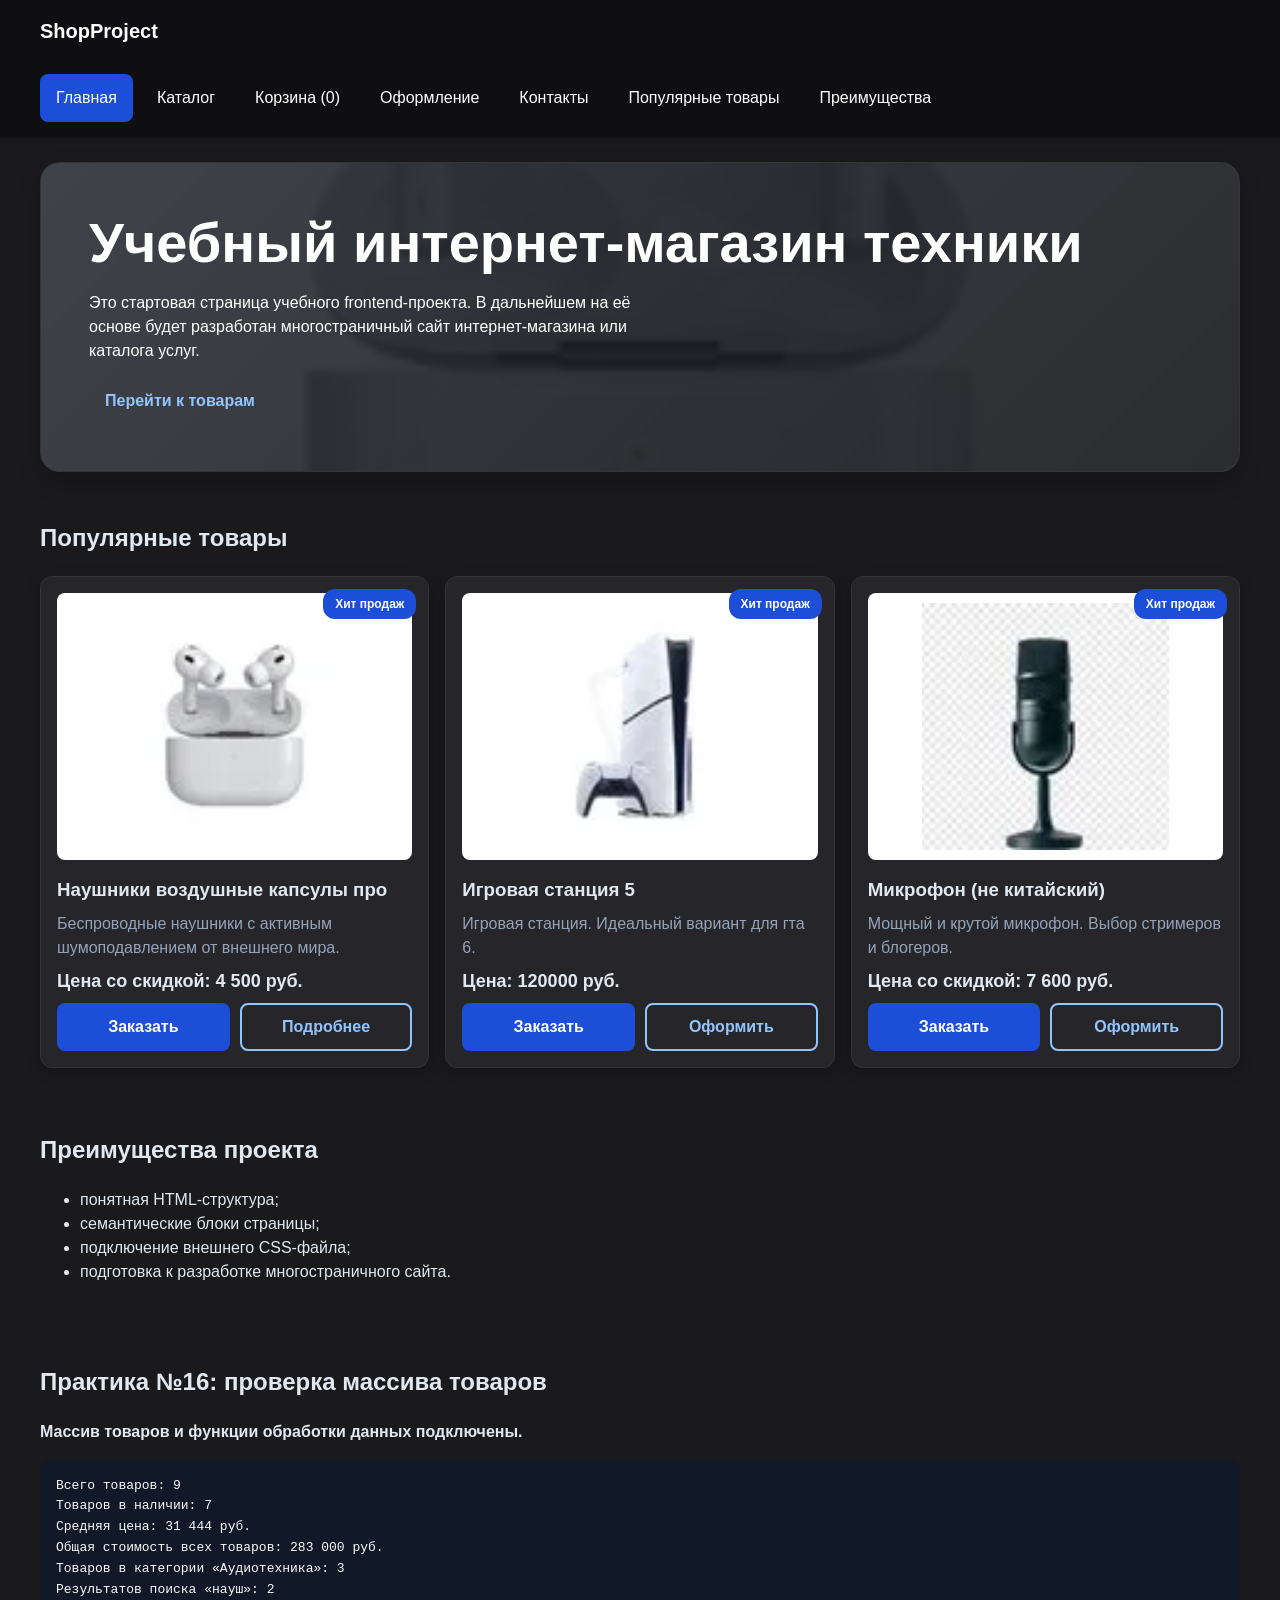
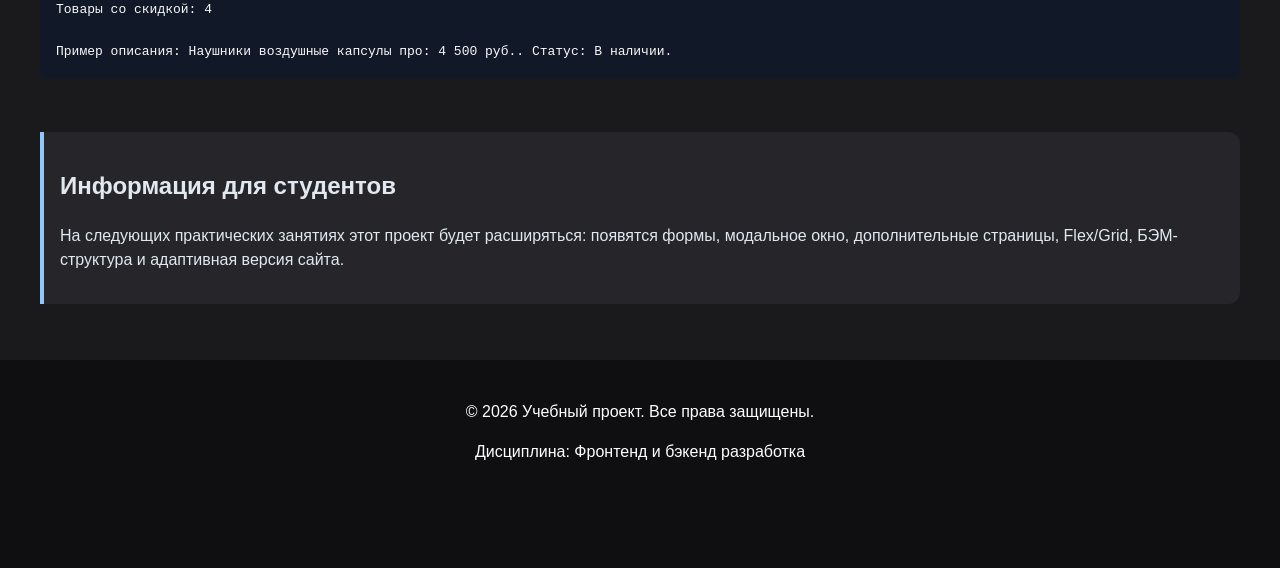
==== commit 07f6c97b: "feat: complete KR4 JavaScript shop" ====
--- a/index.html
+++ b/index.html
@@ -1,5 +1,4 @@
 <!DOCTYPE html>
-
 <html lang="ru">
 <head>
 <meta charset="utf-8"/>
@@ -8,12 +7,10 @@
 <link href="css/style.css" rel="stylesheet"/>
 <link href="css/responsive.css" rel="stylesheet"/>
 <link href="css/accessibility.css" rel="stylesheet"/>
-<script defer="" src="js/data.js"></script>
-<script defer="" src="js/main.js"></script><script defer="" src="js/validation.js"></script>
 <meta content="website" property="og:type"/>
 <meta content="Учебный интернет-магазин" property="og:title"/>
 <meta content="Учебный frontend-проект интернет-магазина." property="og:description"/>
-</head>
+<script defer="" src="js/data.js"></script><script defer="" src="js/main.js"></script><script defer="" src="js/cart.js"></script><script defer="" src="js/modal.js"></script><script defer="" src="js/validation.js"></script></head>
 <body id="top">
 <a class="skip-link" href="#main">Перейти к основному содержимому</a>
 <header class="site-header">
@@ -24,7 +21,7 @@
 <ul class="site-nav__list">
 <li class="site-nav__item"><a aria-current="page" class="site-nav__link site-nav__link--active" href="index.html">Главная</a></li>
 <li class="site-nav__item"><a class="site-nav__link" href="catalog.html">Каталог</a></li>
-<li class="site-nav__item"><a class="site-nav__link" href="order.html">Оформление</a></li>
+<li class="site-nav__item"><a class="site-nav__link" href="cart.html">Корзина (<span data-header-cart-count="">0</span>)</a></li><li class="site-nav__item"><a class="site-nav__link" href="order.html">Оформление</a></li>
 <li class="site-nav__item"><a class="site-nav__link" href="contacts.html">Контакты</a></li>
 <li class="site-nav__item"><a class="site-nav__link" href="index.html#popular">Популярные товары</a></li>
 <li class="site-nav__item"><a class="site-nav__link" href="index.html#advantages">Преимущества</a></li>
@@ -53,7 +50,7 @@
 <span class="product-card__badge">Хит продаж</span>
 <h3 class="product-card__title">Наушники воздушные капсулы про</h3>
 <p class="product-card__description">Беспроводные наушники с активным шумоподавлением от внешнего мира.</p>
-<p class="product-card__price">Цена: 5000 руб.</p>
+<p class="product-card__price">Цена со скидкой: 4 500 руб.</p>
 <div class="product-card__actions">
 <button aria-controls="order-dialog" aria-haspopup="dialog" aria-label="Заказать: Наушники воздушные капсулы про" class="button button--primary product-card__button" data-product="Беспроводные наушники" style="margin-top: 0;" type="button">Заказать</button>
 <a aria-label="Подробнее о наушниках" class="button button--secondary" href="product.html">Подробнее</a>
@@ -81,7 +78,7 @@
 <span class="product-card__badge">Хит продаж</span>
 <h3 class="product-card__title">Микрофон (не китайский) </h3>
 <p class="product-card__description">Мощный и крутой микрофон. Выбор стримеров и блогеров.</p>
-<p class="product-card__price">Цена: 8000 руб.</p>
+<p class="product-card__price">Цена со скидкой: 7 600 руб.</p>
 <div class="product-card__actions">
 <button aria-controls="order-dialog" aria-haspopup="dialog" aria-label="Заказать: Микрофон (не китайский)" class="button button--primary product-card__button" data-product="Микрофон" style="margin-top: 0;" type="button">Заказать</button>
 <a aria-label="Оформить заявку: Микрофон (не китайский)" class="button button--secondary" href="order.html">Оформить</a>
--- a/css/style.css
+++ b/css/style.css
@@ -531,3 +531,50 @@
 .cart-message { min-height: 1.5em; color: var(--color-success); }
 .form-message { margin: 8px 0 0; grid-column: 1 / -1; }
 @media (max-width: 639px) { .catalog-controls { grid-template-columns: 1fr; } }
+
+/* КР №4: расширения в исходной тёмно-синей дизайн-системе. */
+.catalog-favorites { display: flex; align-items: center; gap: 8px; margin: 10px 0; font-weight: 600; }
+.catalog-favorites input { width: 18px; height: 18px; accent-color: var(--color-primary); }
+.favorite-toggle {
+    position: absolute; top: 12px; right: 12px; z-index: 1;
+    display: grid; place-items: center; width: 40px; height: 40px;
+    border: 1px solid var(--color-border); border-radius: 50%;
+    background: var(--color-surface-accent); color: var(--color-text);
+    font: inherit; font-size: 26px; cursor: pointer;
+}
+.favorite-toggle.is-active { color: #fb7185; }
+.favorite-toggle:hover, .favorite-toggle:focus-visible { outline: 2px solid var(--color-primary); outline-offset: 2px; }
+.product-card__rating { margin: 0 0 4px; color: var(--color-muted); font-size: 14px; }
+.cart-page-grid { display: grid; grid-template-columns: minmax(0, 2fr) minmax(255px, 1fr); gap: var(--space-lg); align-items: start; }
+.cart-page-list { min-width: 0; }
+.cart-line {
+    display: flex; align-items: center; gap: var(--space-md);
+    border: 1px solid var(--color-border); border-radius: var(--radius-md);
+    padding: var(--space-md); margin-bottom: var(--space-md); background: var(--color-surface);
+}
+.cart-line__image { display: block; width: 96px; height: 96px; object-fit: contain; border-radius: var(--radius-sm); flex-shrink: 0; }
+.cart-line__details { min-width: 0; flex: 1; }
+.cart-line__details h3 { margin: 0 0 4px; }
+.cart-line__price { font-size: 14px; color: var(--color-muted); margin: 0 0 10px; }
+.cart-line__controls { display: flex; flex-wrap: wrap; align-items: center; gap: 8px; }
+.cart-line__controls .button { padding: 7px 12px; min-width: 36px; }
+.cart-line__quantity { min-width: 24px; text-align: center; font-weight: 700; }
+.cart-line__sum { white-space: nowrap; }
+.cart-checkout { margin: 0; }
+.cart-checkout h2 { margin-top: 0; }
+.cart-checkout__total { border-top: 1px solid var(--color-border); padding-top: 12px; font-weight: 700; }
+.cart-promo-form { display: grid; gap: 8px; margin: 16px 0; }
+.cart-checkout__actions { display: flex; flex-direction: column; gap: 10px; }
+.cart-checkout__actions .button { text-align: center; }
+.cart-preview a.button { display: inline-block; text-decoration: none; margin-right: 8px; }
+@media (max-width: 760px) {
+    .cart-page-grid { grid-template-columns: 1fr; }
+    .cart-line { flex-wrap: wrap; }
+    .cart-line__sum { margin-left: auto; }
+}
+@media (max-width: 410px) {
+    .cart-line__image { width: 72px; height: 72px; }
+    .cart-line__sum { width: 100%; text-align: right; }
+}
+/* Бейдж скидки остаётся на прежнем месте; избранное — в противоположном углу. */
+.favorite-toggle { left: 12px; right: auto; }
--- a/css/accessibility.css
+++ b/css/accessibility.css
@@ -1,4 +1,3 @@
-/* Практика №13: доступность без изменения адаптивной раскладки. */
 :root {
     --color-primary: #93c5fd;
     --color-primary-dark: #bfdbfe;
@@ -72,5 +71,4 @@
     *, *::before, *::after { transition: none !important; animation: none !important; }
     .product-card:hover, .button-up:hover { transform: none; }
 }
-/* Keep short action labels intact instead of breaking words. */
-.product-card__actions > * { flex: 1 0 130px; max-width: 100%; overflow-wrap: normal; }
+.product-card__actions > * { flex: 1 0 130px; max-width: 100%; overflow-wrap: normal; }
